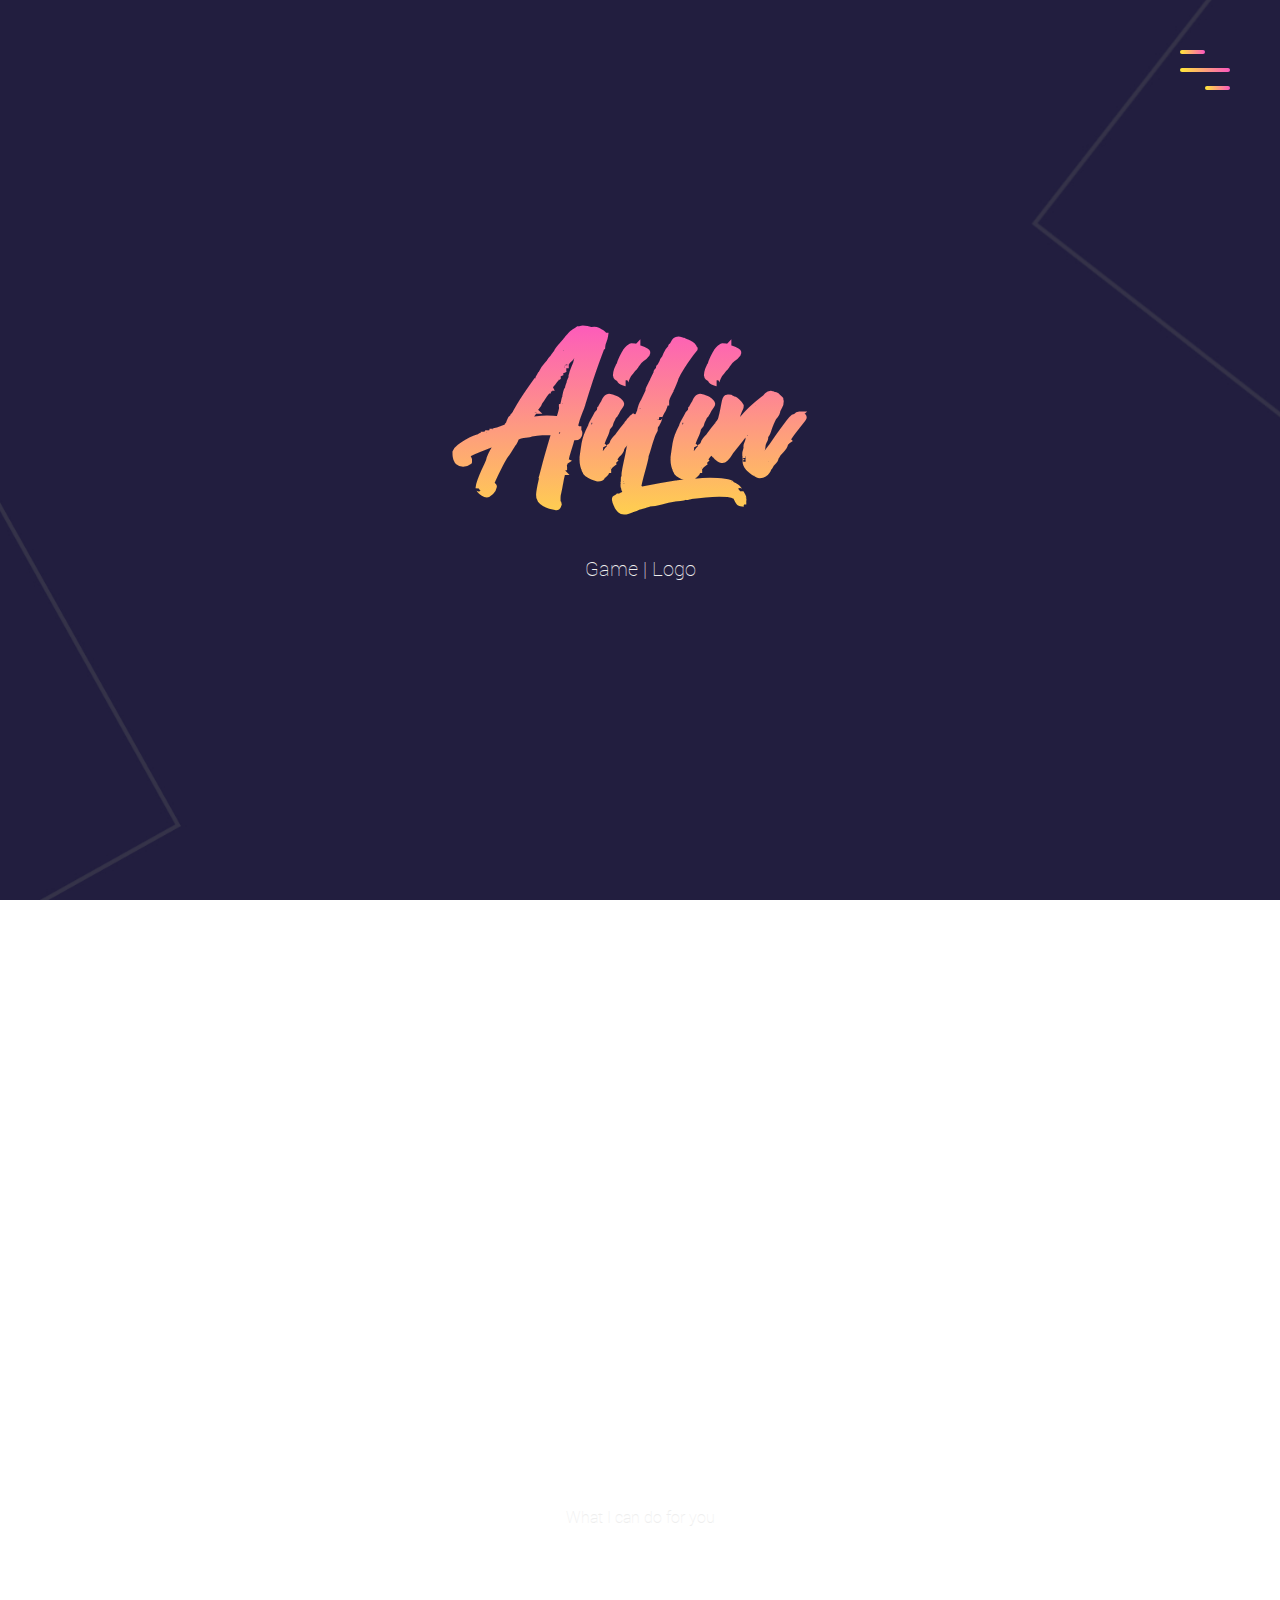
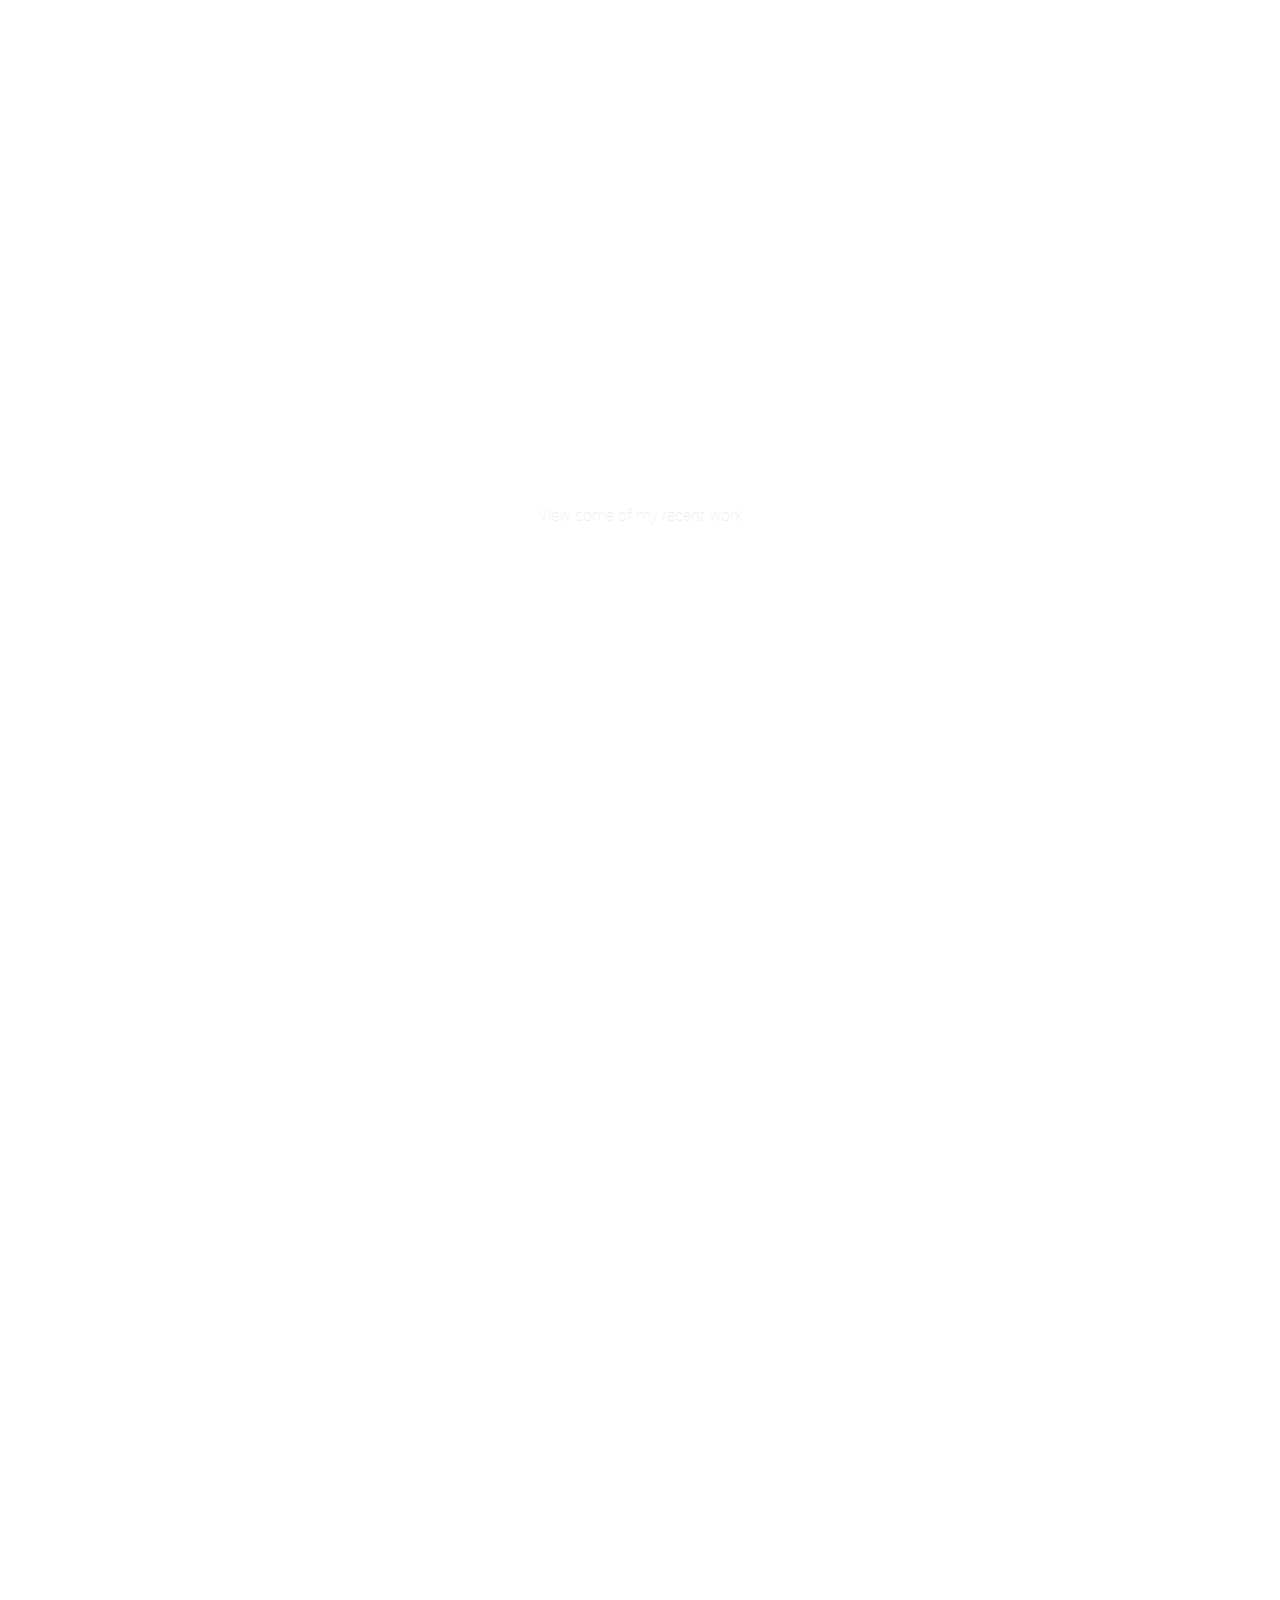
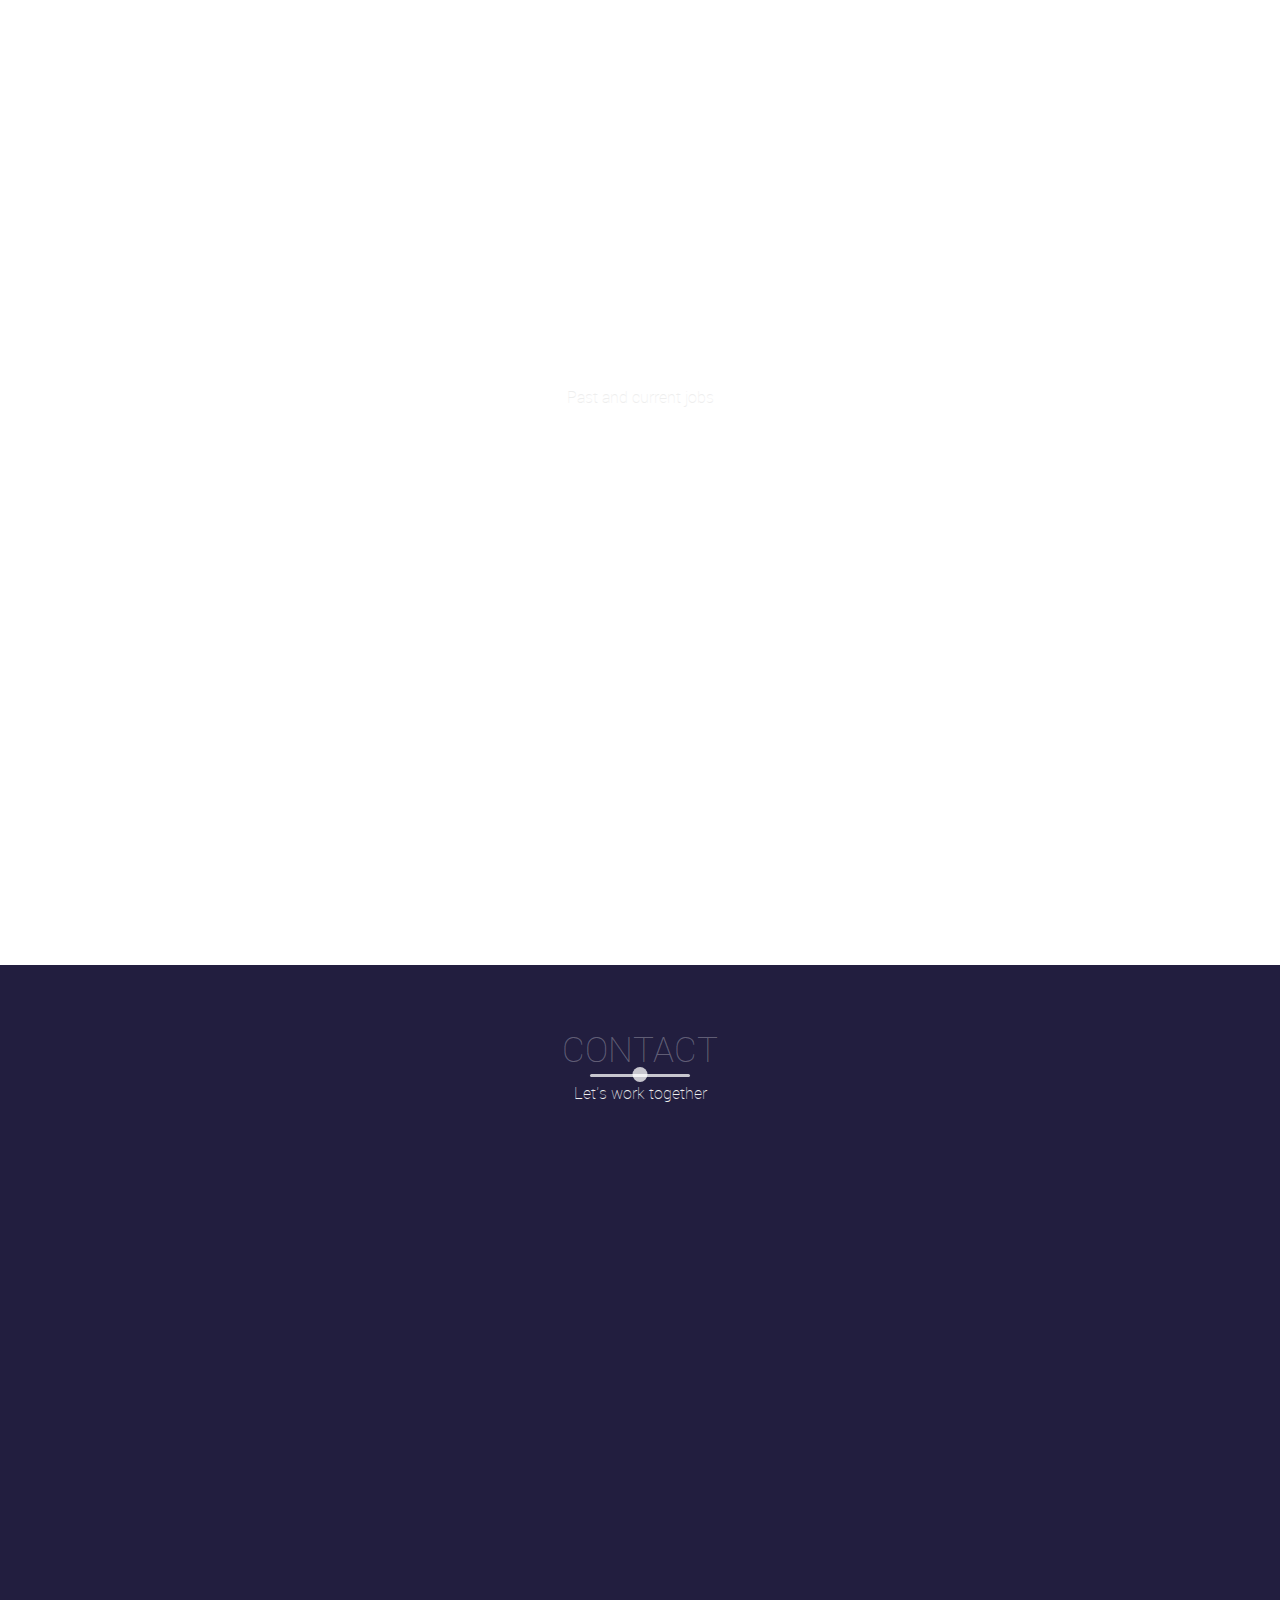
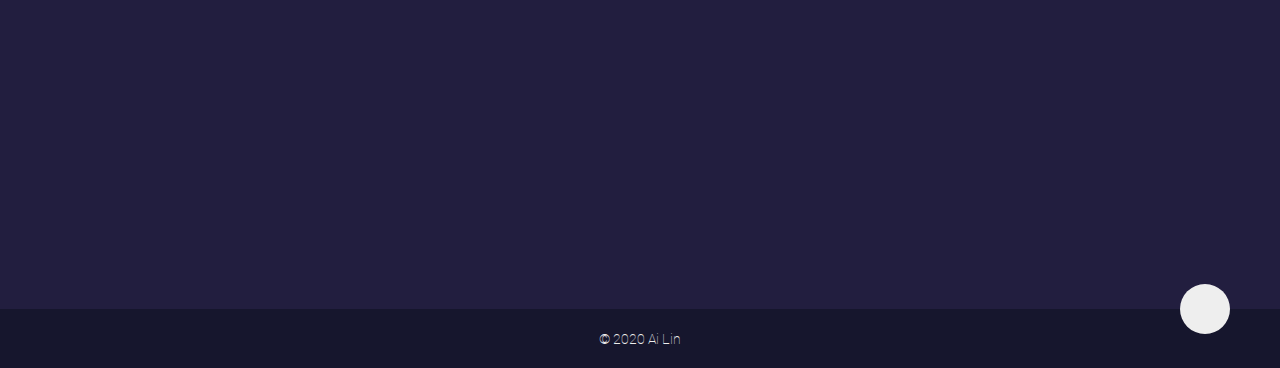
==== index.html @ 61d33e4a "架構" ====
<!DOCTYPE html>
<html lang="en">
<head>
    <meta charset="UTF-8">
    <meta name="viewport" content="width=device-width, initial-scale=1">
    <title>AiLin Portfolio</title>
    <link rel="icon" type="image/png" href="images/icon.png" />
    <link rel="stylesheet" href="https://unpkg.com/aos@next/dist/aos.css" />
    <link rel="stylesheet" href="https://use.fontawesome.com/releases/v5.7.2/css/all.css" integrity="sha384-fnmOCqbTlWIlj8LyTjo7mOUStjsKC4pOpQbqyi7RrhN7udi9RwhKkMHpvLbHG9Sr" crossorigin="anonymous">
    <link rel="stylesheet" href="main.css">
</head>
<body>
    <header>
        <div class="menu-toggler">
            <div class="bar half start"></div>
            <div class="bar"></div>
            <div class="bar half end"></div>
        </div>
        <nav class="top-nav">
            <ul class="nav-list">
                <li>
                    <a href="index.html" class="nav-link">Home</a>
                </li>
                <li>
                    <a href="#about" class="nav-link">About</a>
                </li>
                <li>
                    <a href="#services" class="nav-link">Services</a>
                </li>
                <li>
                    <a href="#portfolio" class="nav-link">Portfolio</a>
                </li>
                <li>
                    <a href="#experience" class="nav-link">Experience</a>
                </li>
                <li>
                    <a href="#contact" class="nav-link">Contact</a>
                </li>
            </ul>
        </nav>
        <div class="landing-text">
            <h1>AiLin</h1>
            <h6>Game | Logo</h6>
        </div>
    </header>
    
    <section class="about" id="about">
        <div class="container">
            <div class="profile-img" data-aos="fade-right" data-aos-delay="300">
                <img src="images/profile.jpeg" alt="">
            </div>
            <div class="about-details" data-aos="fade-left" data-aos-delay="600">
                <div class="about-heading">
                    <h1>About</h1>
                    <h6>Myself</h6>
                </div>
                <p>
                    Lorem ipsum dolor, sit amet consectetur adipisicing elit. 
                    Nisi molestiae ea possimus ducimus perspiciatis dicta at vero non et, 
                    totam molestias labore, beatae, excepturi sequi voluptates. 
                    Qui quaerat voluptates repellat.excepturi sequi voluptates. 
                </p>
                <div class="social-media">
                    <ul class="nav-list">
                        <li>
                            <a href="#" class="icon-link">
                                <i class="fab fa-facebook-square"></i>
                            </a>
                        </li>
                        <li>
                            <a href="#" class="icon-link">
                                <i class="fab fa-twitter-square"></i>
                            </a>
                        </li>
                        <li>
                            <a href="#" class="icon-link">
                                <i class="fab fa-dribbble-square"></i>
                            </a>
                        </li>
                    </ul>
                </div>
            </div>
        </div>
    </section>

    <section class="services" id="services">
        <div class="container">
            <div class="section-heading">
                <h1>Services</h1>
                <h6>What I can do for you</h6>
            </div>
            <div class="my-skills">
                <div class="skill" data-aos="fade-in" data-aos-delay="300">
                    <div class="icon-container">
                        <i class="fas fa-layer-group"></i>
                    </div>
                    <h1>Unity</h1>
                    <p>
                        Lorem ipsum dolor, sit amet consectetur adipisicing elit. 
                        Lorem ipsum dolor, sit amet consectetur adipisicing elit.
                    </p>
                </div>
                <div class="skill" data-aos="fade-in" data-aos-delay="600">
                    <div class="icon-container">
                        <i class="fas fa-code"></i>
                    </div>
                    <h1>Unity Development</h1>
                    <p>
                        Lorem ipsum dolor, sit amet consectetur adipisicing elit. 
                        Lorem ipsum dolor, sit amet consectetur adipisicing elit. 
                    </p>
                </div>
                <div class="skill" data-aos="fade-in" data-aos-delay="900">
                    <div class="icon-container">
                        <i class="fas fa-chart-bar"></i>
                    </div>
                    <h1>Product Strategy</h1>
                    <p>
                        Lorem ipsum dolor, sit amet consectetur adipisicing elit. 
                        Lorem ipsum dolor, sit amet consectetur adipisicing elit. 
                    </p>
                </div>
            </div>
        </div>
    </section>
    <section class="portfolio" id="portfolio">
        <div class="container">
            <div class="section-heading">
                <h1>Portfolio</h1>
                <h6>View some of my recent work</h6>
            </div>
            <div class="portfolio-item">
                <div class="portfolio-img has-margin-right" data-aos="fade-right" data-aos-delay="300">
                    <img src="images/portitem1.jpeg" alt="">
                </div>
                <div class="portfolio-description" data-aos="fade-left" data-aos-delay="600">
                    <h6>Web Development</h6>
                    <h1>Blog Website</h1>
                    <p>
                        Lorem ipsum dolor, sit amet consectetur adipisicing elit. 
                        Lorem ipsum dolor, sit amet consectetur adipisicing elit. 
                    </p>
                    <a href="#" class="cta">View Details</a>
                </div>
            </div>
            <div class="portfolio-item">
                <div class="portfolio-description has-margin-right" data-aos="fade-right" data-aos-delay="900">
                    <h6>Web Design</h6>
                    <h1>Product layout</h1>
                    <p>
                        Lorem ipsum dolor, sit amet consectetur adipisicing elit. 
                        Lorem ipsum dolor, sit amet consectetur adipisicing elit. 
                    </p>
                    <a href="#" class="cta">View Details</a>
                </div>
                <div class="portfolio-img" data-aos="fade-left" data-aos-delay="1200">
                    <img src="images/portitem2.jpeg" alt="">
                </div>
            </div>
            <div class="portfolio-item">
                <div class="portfolio-img has-margin-right" data-aos="fade-right" data-aos-delay="1500">
                    <img src="images/portitem3.jpeg" alt="">
                </div>
                <div class="portfolio-description" data-aos="fade-left" data-aos-delay="1800">
                    <h6>Web Design</h6>
                    <h1>Product Sketch</h1>
                    <p>
                        Lorem ipsum dolor, sit amet consectetur adipisicing elit. 
                        Lorem ipsum dolor, sit amet consectetur adipisicing elit. 
                    </p>
                    <a href="#" class="cta">View Details</a>
                </div>
            </div>
        </div>
    </section>
    <section class="experience" id="experience">
        <div class="container">
            <div class="section-heading">
                <h1>work Experience</h1>
                <h6>Past and current jobs</h6>
            </div>
            <div class="timeline" data-aos="fade-down" data-aos-delay="300">
                <ul>
                    <li class="date" data-date="2011 - Present">
                        <h1>Google</h1>
                        <p>
                            Lorem ipsum dolor, sit amet consectetur adipisicing elit. 
                            Lorem ipsum dolor, sit amet consectetur adipisicing elit. 
                        </p>
                    </li>
                    <li class="date" data-date="2008 - 2011">
                        <h1>Facebook</h1>
                        <p>
                            Lorem ipsum dolor, sit amet consectetur adipisicing elit. 
                            Lorem ipsum dolor, sit amet consectetur adipisicing elit. 
                        </p>
                    </li>
                    <li class="date" data-date="2002 - 2007">
                        <h1>Microsoft</h1>
                        <p>
                            Lorem ipsum dolor, sit amet consectetur adipisicing elit. 
                            Lorem ipsum dolor, sit amet consectetur adipisicing elit. 
                        </p>
                    </li>
                </ul>
            </div>
        </div>
    </section>

    <section class="contact" id="contact">
        <div class="container">
            <div class="section-heading">
                <h1>Contact</h1>
                <h6>Let's work together</h6>
            </div>
            <form action="" data-aos="fade-up" data-aos-delay="300">
                <label for="name">Name:</label>
                <input type="text" id="name" name="name" placeholder="Enter your name..." required>
                <label for="email">Email:</label>
                <input type="text" id="email" name="email" placeholder="Enter your email..." required>
                <label for="service">Services:</label>
                <select name="services" id="service">
                    <option value="">Web Design</option>
                    <option value="">Web Development</option>
                    <option value="">Web Design/Development</option>
                </select>
                <label for="subject">Subject:</label>
                <textarea name="subject" id="subject" cols="10" rows="10"></textarea>
                <input type="submit" value="Submit">
            </form>
        </div>
    </section>
    <footer class="copyright">
        <div class="up" id="up">
            <i class="fas fa-chevron-up"></i>
        </div>
        <p>&copy; 2020 Ai Lin</p>
    </footer>
    <script src="https://ajax.googleapis.com/ajax/libs/jquery/3.3.1/jquery.min.js"></script>
    <script src="https://unpkg.com/aos@next/dist/aos.js"></script>
    <script src="main.js"></script>
</body>
</html>
---- main.css ----
/* Start fonts */
@font-face {
    font-family: 'The Historia Demo';
    src: url('fonts/thehistoriademo-webfont.woff2') format('woff2'),
         url('fonts/thehistoriademo-webfont.woff') format('woff');
    font-weight: normal;
    font-style: normal;
}
@font-face {
    font-family: 'Roboto';
    src: url('fonts/roboto-thin-webfont.woff2') format('woff2'),
         url('fonts/roboto-thin-webfont.woff') format('woff');
    font-weight: normal;
    font-style: normal;
}
/* End fonts */

/*Start global*/
*{
    margin: 0;
    padding: 0;
    box-sizing: border-box;
}
html{
    font-size: 10px;
    font-family: 'Roboto', sans-serif;
    color: #eee;
}
body{
    width: 100%;
    height: 100%;
    background: url("images/sitebg.jpg") no-repeat center fixed;
    background-size: cover;
}
section{
    padding: 6rem 0;
}
a{
    text-decoration: none;
    color: #eee;
}
p{
    font-size: 1.8rem;
    font-weight: 300;
}
img{
    width: 100%;
}
/*End global*/

/*Start reusable*/
.container{
    width: 90%;
    max-width: 120rem;
    height: 100%;
    margin: 0 auto;
    position: relative;
}
.section-heading{
    text-align: center;
    margin-bottom: 10rem;
}
.section-heading h1{
    font-size: 3.5rem;
    color: rgba(255, 255, 255, .3);
    text-transform: uppercase;
    font-weight: 300;
    position: relative;
    margin-bottom: 1rem;
}
.section-heading h1::before,
.section-heading h1::after{
    content: '';
    position: absolute;
    bottom: -.5rem;
    left: 50%;
    transform: translateX(-50%);
    background-color: rgba(255, 255, 255, .75);
}
.section-heading h1::before{
    width: 10rem;
    height: 3px;
    border-radius: .8rem;
}
.section-heading h1::after{
    width: 1.5rem;
    height: 1.5rem;
    border-radius: 100%;
    bottom: -1rem;
}
.section-heading h6{
    font-size: 1.6rem;
    font-weight: 300;
}
.has-margin-right{
    margin-right: 5rem;
}
/*End reusable*/

/*Start header*/
header{
    width: 100%;
    height: 100vh;
}
.top-nav{
    width: 100%;
    height: 100vh;
    position: fixed;
    top: -100vh;
    z-index: 50;
    background-color: #16162d;
    border-bottom-right-radius: 100%;
    border-bottom-left-radius: 100%;
    transition: all 650ms cubic-bezier(1,0,0,1);
}
.nav-list{
    list-style: none;
    width: 100%;
    height: 100%;
    display: flex;
    justify-content: center;
    align-items: center;
}
li{
    margin: 0 2rem;
}
.nav-link{
    font-family: 'The Historia Demo',sans-serif;
    font-size: 5rem;
    padding: 1rem;
}
.nav-link:hover,
.nav-link:focus{
    background: linear-gradient(to top,#ffe838, #fd57bf);
    -webkit-background-clip: text;
    -webkit-text-fill-color: transparent;
}
.top-nav.open{
    top: 0;
    border-radius: initial;
}
.menu-toggler{
    position: absolute;
    top: 5rem;
    right: 5rem;
    width: 5rem;
    height: 4rem;
    display: flex;
    flex-direction: column;
    justify-content: space-between;
    cursor: pointer;
    z-index: 1500;
    transition: transform 650ms ease-out;
}
.menu-toggler.open{
    transform: rotate(-45deg);
    position: fixed;
}
.bar{
    background: linear-gradient(to right, #ffe838, #fd57bf);
    width: 100%;
    height: 4px;
    border-radius: .8rem;
}
.bar.half{
    width: 50%;
}
.bar.start{
    transform-origin: right;
    transition: transform 650ms cubic-bezier(0.54, -0.81, 0.57, 0.57);
}
.open .bar.start{
    transform: rotate(-450deg) translateX(.8rem);
}
.bar.end{
    align-self: flex-end;
    transform-origin: left;
    transition: transform 650ms cubic-bezier(0.54, -0.81, 0.57, 0.57);
}
.open .bar.end{
    transform: rotate(-450deg) translateX(-.8rem);
}
.landing-text{
    position: absolute;
    top: 50%;
    left: 50%;
    transform: translate(-50%,-50%);
    width: 100%;
    text-align: center;
    z-index: 1;
}
.landing-text h1{
    font-size: 20rem;
    font-family: 'The Historia Demo', sans-serif;
    background: linear-gradient(to top,#ffe838, #fd57bf);
    -webkit-background-clip: text;
    -webkit-text-fill-color: transparent;
    padding: 1rem;
    user-select: none;
}
.landing-text h6{
    font-size: 2rem;
    font-weight: 300;
}
/*End header*/

/*Start about*/
.about .container{
    display: flex;
    align-items: center;
    justify-content: center;
}
.about-heading{
    text-align: center;
    text-transform: uppercase;
    line-height: 0;
    margin-bottom: 6rem;
}
.about-heading h1{
    font-size: 10rem;
    opacity: .3;
}
.about-heading h6{
    font-size: 2rem;
    font-weight:  300;
}
.profile-img{
    flex: 1;
    margin-right: 5rem;
}
.about-details{
    flex: 1;
}
.social-media{
    margin-top: 5rem;
}
.social-media i{
    font-size: 5rem;
    transition: color 650ms;
}
.fa-facebook-square:hover{
    color: #4267b2;
}
.fa-twitter-square:hover{
    color: #38a1f3;
}
.fa-dribbble-square:hover{
    color: #ea4c89;
}
/*End about*/

/*Start services*/
.my-skills{
    margin-top: 10rem;
    display: grid;
    grid-template-columns: repeat(auto-fit,minmax(25rem,1fr));
    grid-gap: 2.5rem;
    text-align: center;
}
.skill{
    display: flex;
    flex-direction: column;
    justify-content: center;
    align-items: center;
    padding: 2rem;
}
.skill h1{
    text-transform: uppercase;
    letter-spacing: 2px;
    margin: 2rem -2px 2rem 0;
}
.icon-container{
    width:  10rem;
    height: 10rem;
    border: 3px solid #ffe838;
    background-color: #fd57bf;
    margin-bottom: 2rem;
    display: flex;
    transform: rotate(45deg);
}
.icon-container i{
    color: #ffe838;
    font-size: 5rem;
    margin: auto;
    transform: rotate(-45deg);
}
/*End services*/

/*Start portfolio*/
.portfolio-item{
    display: flex;
    align-items: center;
    justify-content: center;
    margin-bottom: 5rem;
}
.portfolio-item:last-child{
    margin-bottom: 0;
}
.profile-img{
    width: 50rem;
    flex: 1;
}
.portfolio-description{
}
.portfolio-description h1{
    font-size: 3rem;
    font-weight: 300;
    margin: 1rem 0;
}
.portfolio-description h6{
    font-size: 1.5rem;
    text-transform: uppercase;
    font-weight: 300;
    opacity: .3;
}
.portfolio-description .cta{
    display: inline-block;
    margin-top: 2.5rem;
    font-size: 1.5rem;
    text-transform: uppercase;
    color: #3883ff;
    transition: color 650ms;
}
.portfolio-description .cta:hover{
    color: #2f67cd;
}
/*End portfolio*/

/*Start timeline*/
.timeline ul{
    border-left: 4px solid #ffe838;
    border-radius: .8rem;
    background-color: rgba(0, 0, 0, 0.05);
    margin: 0 auto;
    position: relative;
    padding: 5rem;
    list-style: none;
    text-align: left;
    width: 70%;
}
.timeline h1{
    font-size: 2rem;
    text-transform: uppercase;
    font-weight: 300;
    margin-bottom: 1rem;
    opacity: .3;
}
.timeline .date{
    border-bottom: 1px solid rgba(255, 255, 255, .1);
    margin-bottom: 1rem;
    padding-bottom: 1rem;
    position: relative;
}
.timeline .date:last-of-type{
    padding-bottom: 0;
    margin-bottom: 0;
    border: none;
}
.timeline .date::before,
.timeline .date::after{
    position: absolute;
    display: block;
    top: 50%;
    transform: translateY(-50%);
}
.timeline .date::before{
    content: attr(data-date);
    left: -21rem;
    text-align: right;
    min-width: 12rem;
    font-size: 1.5rem;
}
.timeline .date::after{
    content: '';
    box-shadow: 0 0 0 4px #fd57bf;
    border-radius: 100%;
    left: -8rem;
    height: 1.5rem;
    width: 1.5rem;
    background-color: #313534;
}
/*End timeline*/

/*Start contact*/
.contact{
    background-color: #221e3f;
}
form{
    width: 70%;
    margin: 0 auto;
}
form label{
    font-size: 1.5rem;
}

input,
select,
textarea{
    width: 100%;
    padding: 1rem;
    margin-bottom: 5rem;
    border: none;
    outline-color: #fd57bf;
}

input[type="submit"]{
    width: initial;
    background-color: #fd57bf;
    color: #eee;
    padding: 1rem 2rem;
    border-radius: .8rem;
    cursor: pointer;
    transition: background-color 650ms;
}
input[type="submit"]:hover{
    color: #221e3f;
    background-color: #ffe838;
}
/*End contact*/

/*Start footer*/
.copyright{
    width: 100%;
    text-align: center;
    background-color: #16162d;
    padding: 2rem 0;
    position: relative;
}
.up{
    position: absolute;
    width: 5rem;
    height: 5rem;
    background-color: #eee;
    top: -2.5rem;
    right: 5rem;
    border-radius: 100%;
    display: flex;
    animation: pulse 2s infinite;
    cursor: pointer;
}
.up i{
    color: #16162d;
    font-size: 2rem;
    margin: auto;

}
.copyright p{
    font-size: 1.4rem;
}
/*End footer*/

/*Start animations*/
@keyframes pulse{
    0%{
        box-shadow: 0 0 0 0 rgba(253, 87, 191, 0.99);
    }
    70%{
        box-shadow: 0 0 0 2rem rgba(253, 87, 191, 0);
    }
    100%{
        box-shadow: 0 0 0 0 rgba(253, 87, 191, 0);
    }
}
/*End animations*/

/*Start media queries*/
@media screen and (max-width: 768px){
    body{
        background: url("images/sitebg2.jpg") no-repeat center fixed;
        background-size: cover;
    }
    .landing-text h1{
        font-size: 15rem;
    }
    .landing-text h6{
        font-size: 1.7rem;
    }
    .nav-list{
        flex-direction: column;
    }
    li{
        margin: 2rem 0;
    }
    .nav-link{
        font-size: 4.5rem;
    }
    .about-heading h1{
        font-size: 8rem;
    }
    .section-heading h1{
        font-size: 3rem;
    }
    .about-details .nav-list{
        flex-direction: initial;
    }
    .about-details li{
        margin: 0 2rem;
    }
    .icon-container{
        width: 7rem;
        height: 7rem;
    }
    .icon-container i{
        font-size: 4rem;
    }
    .timeline ul{
        margin: 0 0 0 auto;
    }
    .timeline .date::before{
        left: -20rem;
    }
    .timeline .date::after{
        left: -5.9rem;
    }
}
@media screen and (max-width: 600px){
    .menu-toggler{
        top: 2rem;
        right: 2rem;
    }
    .landing-text h1{
        font-size: 8rem;
    }
    .landing-text h6{
        font-size: 1.4rem;
    }
    .nav-link{
        font-size: 3.5rem;
    }
    .about .container{
        flex-direction: column;
    }
    .profile-img{
        margin: 0 0 7rem 0;
    }
    .portfolio-item{
        flex-direction: column;
    }
    .portfolio-img{
        margin: 0 0 2rem 0;
        order: 1;
    }
    .portfolio-description{
        margin: 0;
        order: 2;
    }
    .timeline p{
        font-size: 1.6rem;
    }
    .timeline .date::before{
        font-size: 1.4rem;
    }
    form{
        width: 100%;
    }
    .up{
        right: 2rem;
    }
}
@media screen and (max-width: 1000px){
    .nav-list{
        flex-direction: column;
    }
    li{
        margin: 2rem 0;
    }
    .about-details .nav-list{
        flex-direction: initial;
    }
    .about-details li{
        margin: 0 2rem;
    }
}
/*End media queries*/
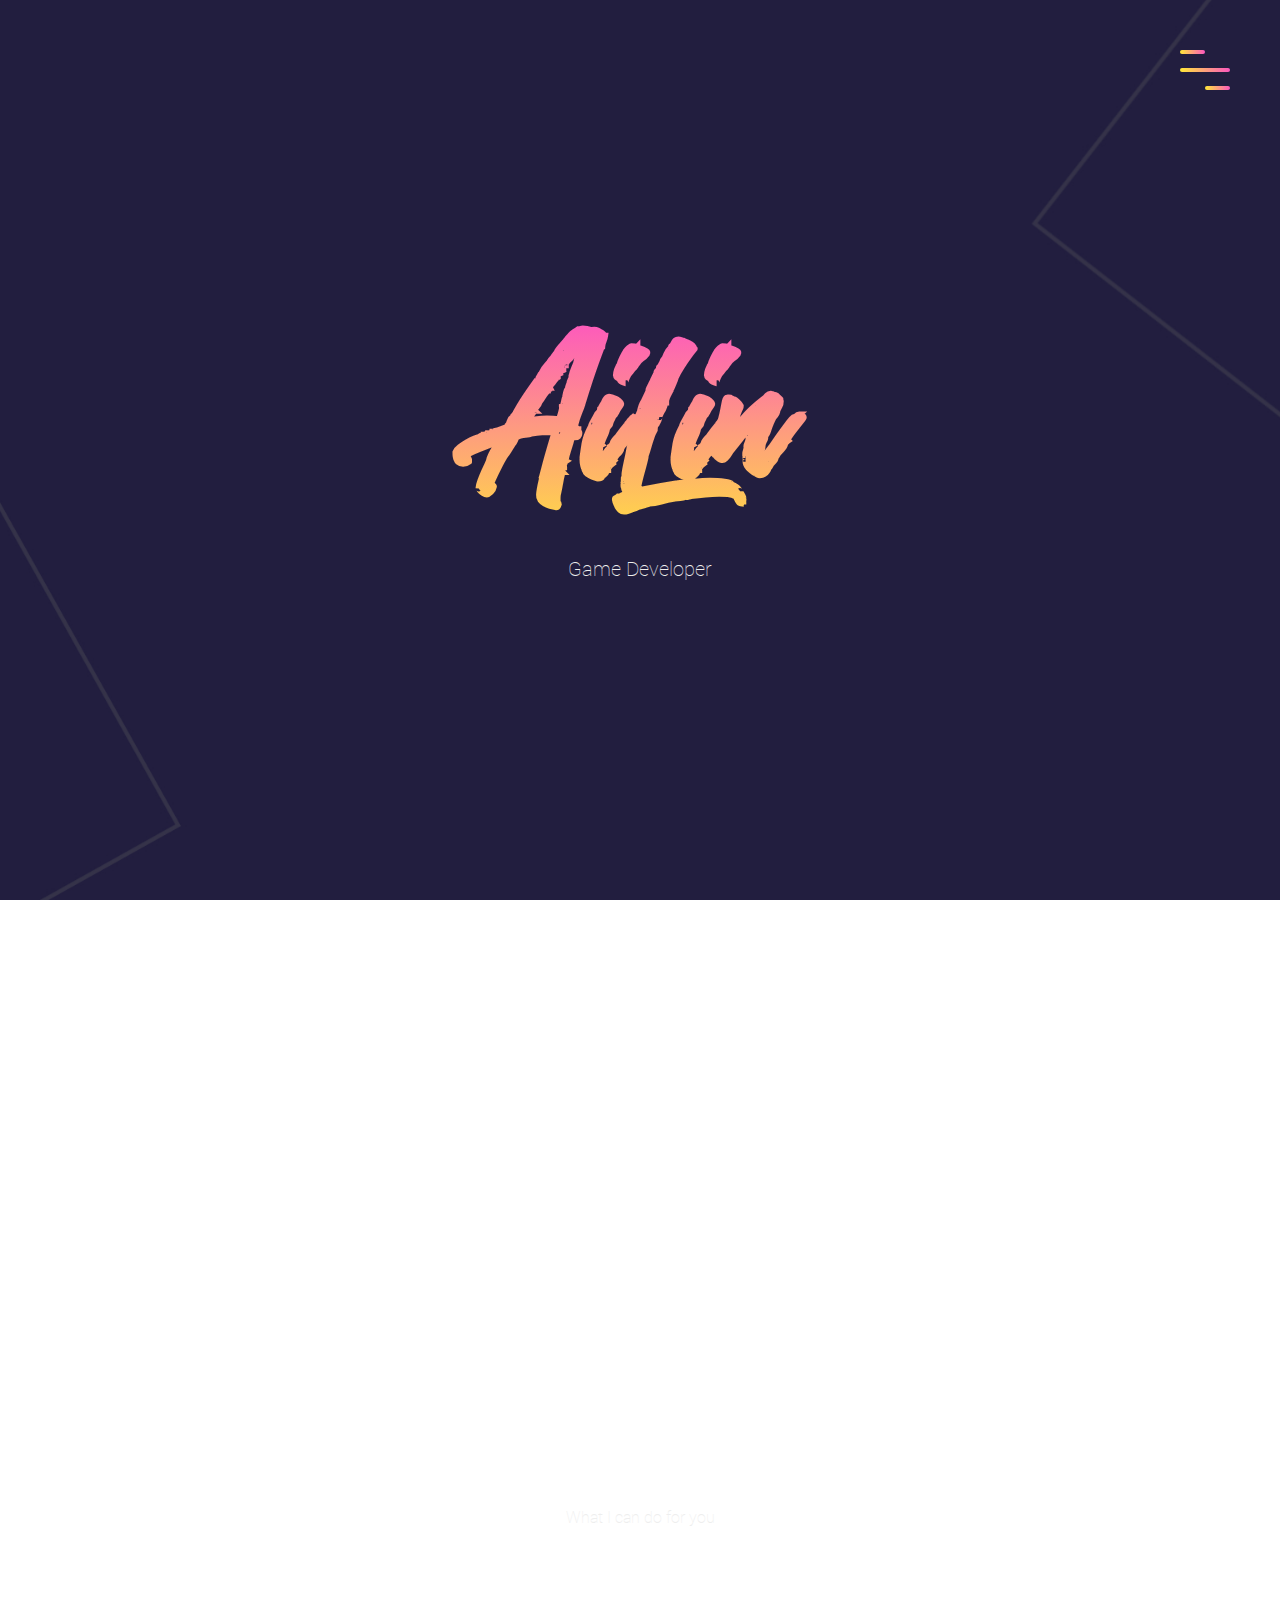
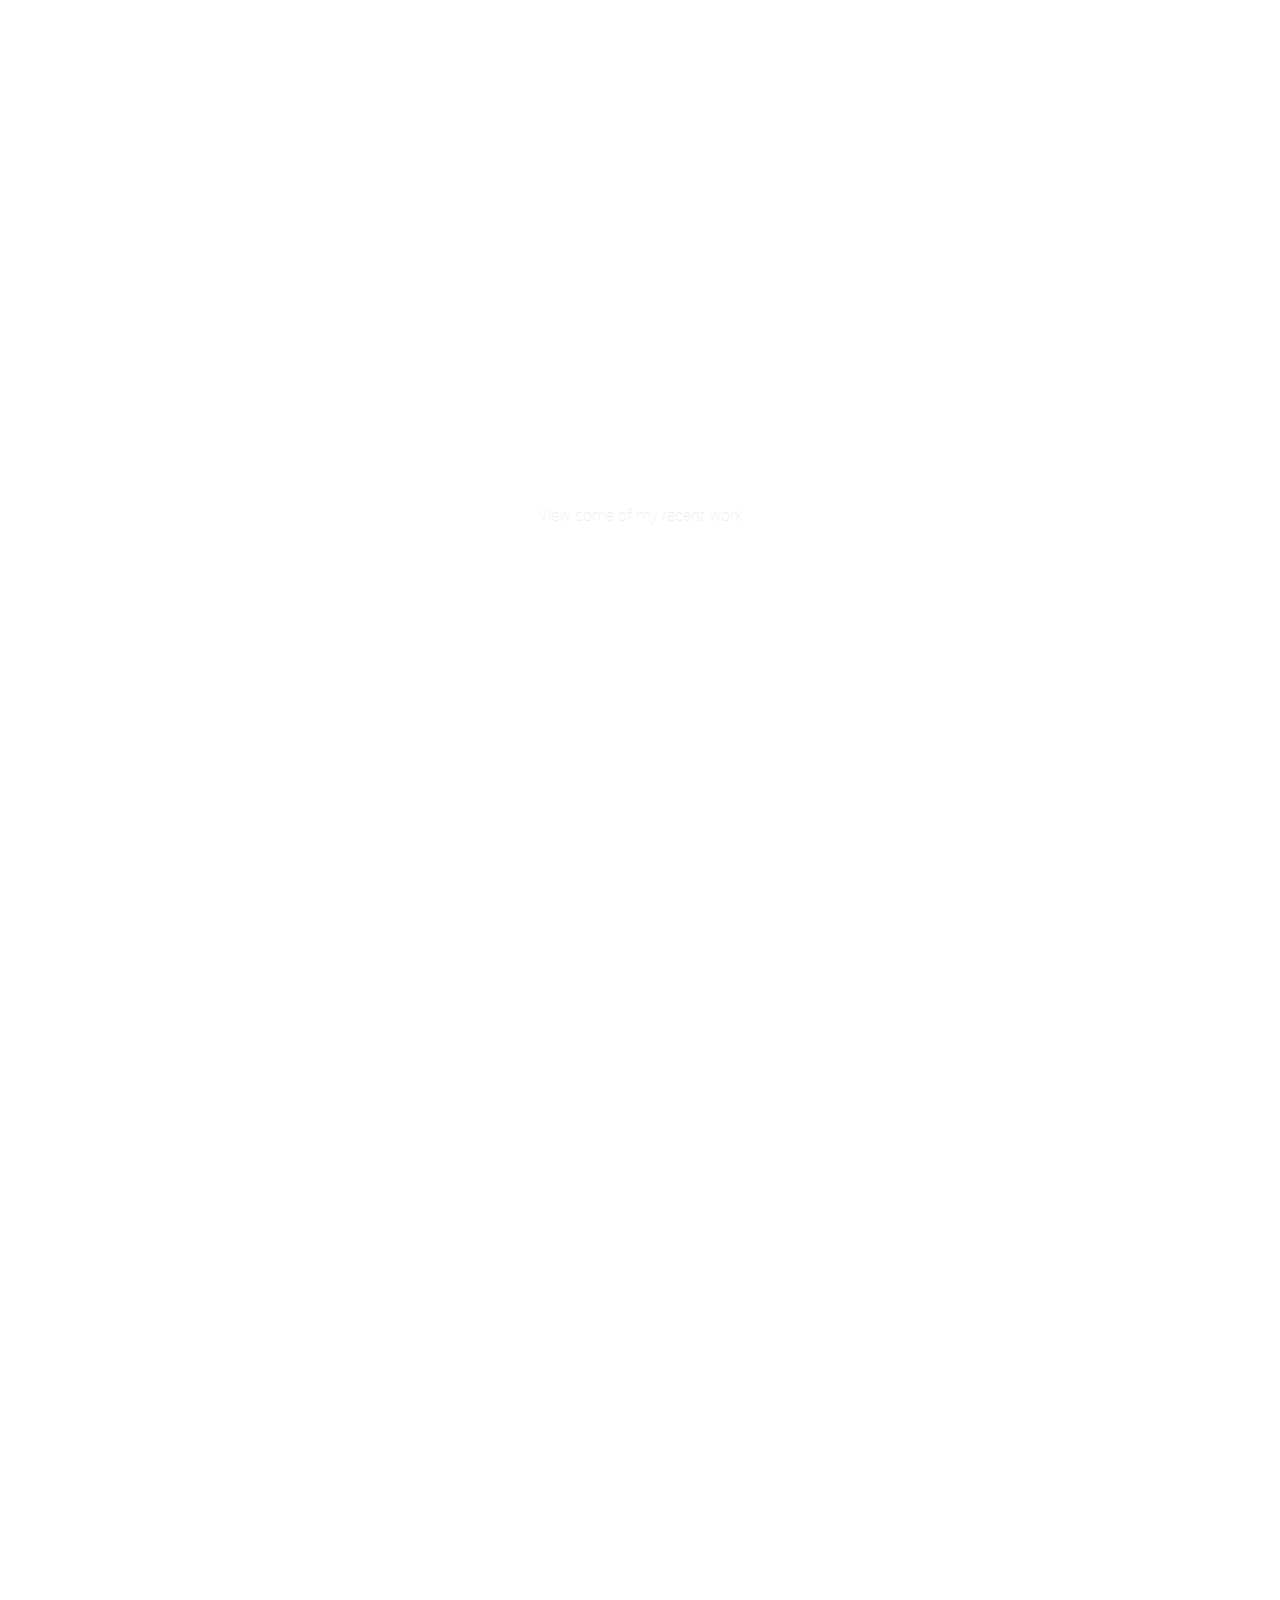
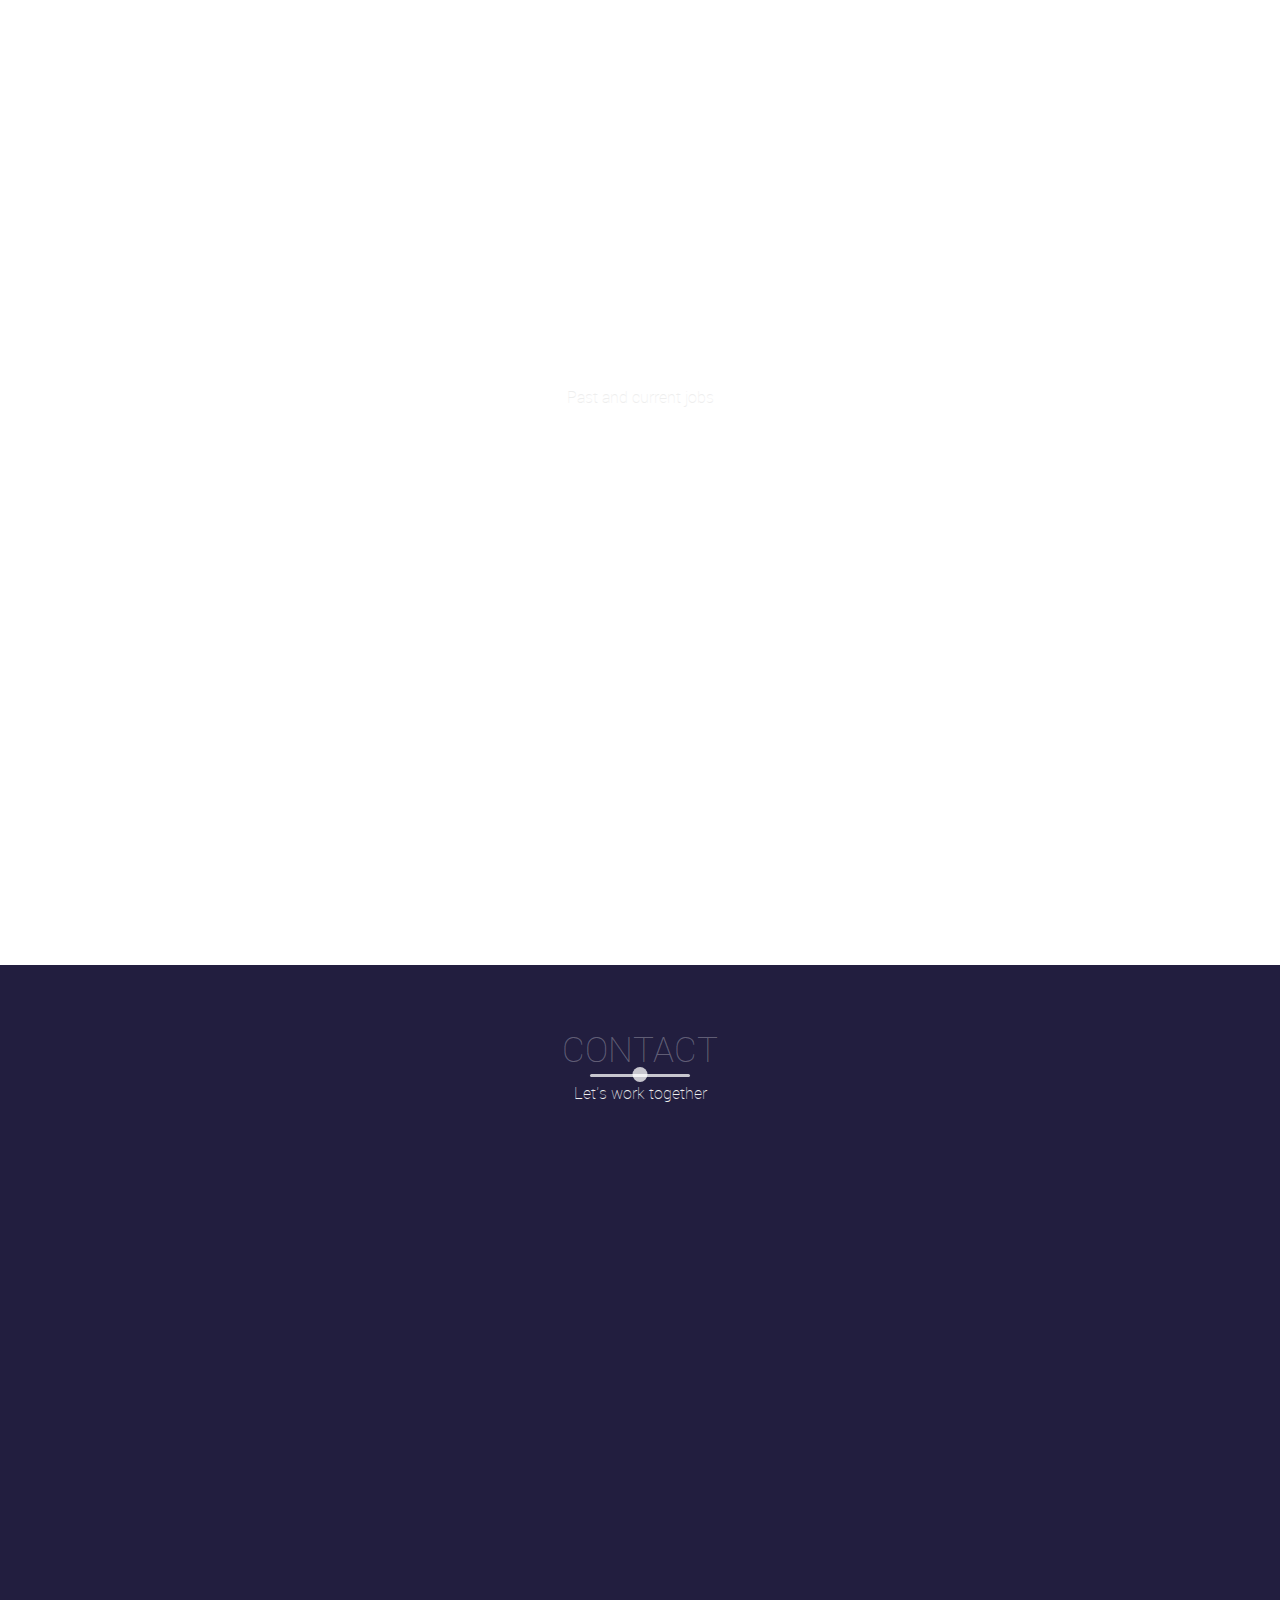
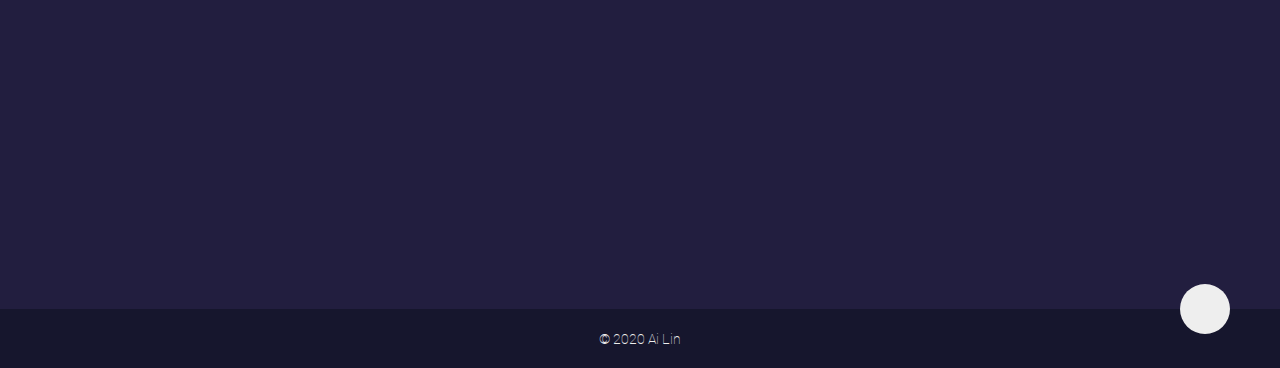
==== commit 9a107345: "縮圖test3" ====
--- a/index.html
+++ b/index.html
@@ -3,6 +3,9 @@
 <head>
     <meta charset="UTF-8">
     <meta name="viewport" content="width=device-width, initial-scale=1">
+    <meta property="og:image:width" content="1200">
+    <meta property="og:image:height" content="630">
+    <meta property="og:image" content="https://raw.githubusercontent.com/ams90102/MyPortfolio/master/images/icon.png">
     <title>AiLin Portfolio</title>
     <link rel="icon" type="image/png" href="images/icon.png" />
     <link rel="stylesheet" href="https://unpkg.com/aos@next/dist/aos.css" />
@@ -40,7 +43,7 @@
         </nav>
         <div class="landing-text">
             <h1>AiLin</h1>
-            <h6>Game | Logo</h6>
+            <h6>Game Developer</h6>
         </div>
     </header>
     
@@ -63,7 +66,7 @@
                 <div class="social-media">
                     <ul class="nav-list">
                         <li>
-                            <a href="#" class="icon-link">
+                            <a href="https://www.facebook.com/profile.php?id=100000164154565" class="icon-link">
                                 <i class="fab fa-facebook-square"></i>
                             </a>
                         </li>
@@ -73,8 +76,8 @@
                             </a>
                         </li>
                         <li>
-                            <a href="#" class="icon-link">
-                                <i class="fab fa-dribbble-square"></i>
+                            <a href="https://www.behance.net/linai1" class="icon-link">
+                                <i class="fab fa-behance-square"></i>
                             </a>
                         </li>
                     </ul>
@@ -140,7 +143,7 @@
                         Lorem ipsum dolor, sit amet consectetur adipisicing elit. 
                         Lorem ipsum dolor, sit amet consectetur adipisicing elit. 
                     </p>
-                    <a href="#" class="cta">View Details</a>
+                    <a href="lux.html" class="cta">View Details</a>
                 </div>
             </div>
             <div class="portfolio-item">
--- a/main.css
+++ b/main.css
@@ -296,10 +296,10 @@
 .portfolio-item:last-child{
     margin-bottom: 0;
 }
-.profile-img{
+/* .profile-img{
     width: 50rem;
     flex: 1;
-}
+} */
 .portfolio-description{
 }
 .portfolio-description h1{
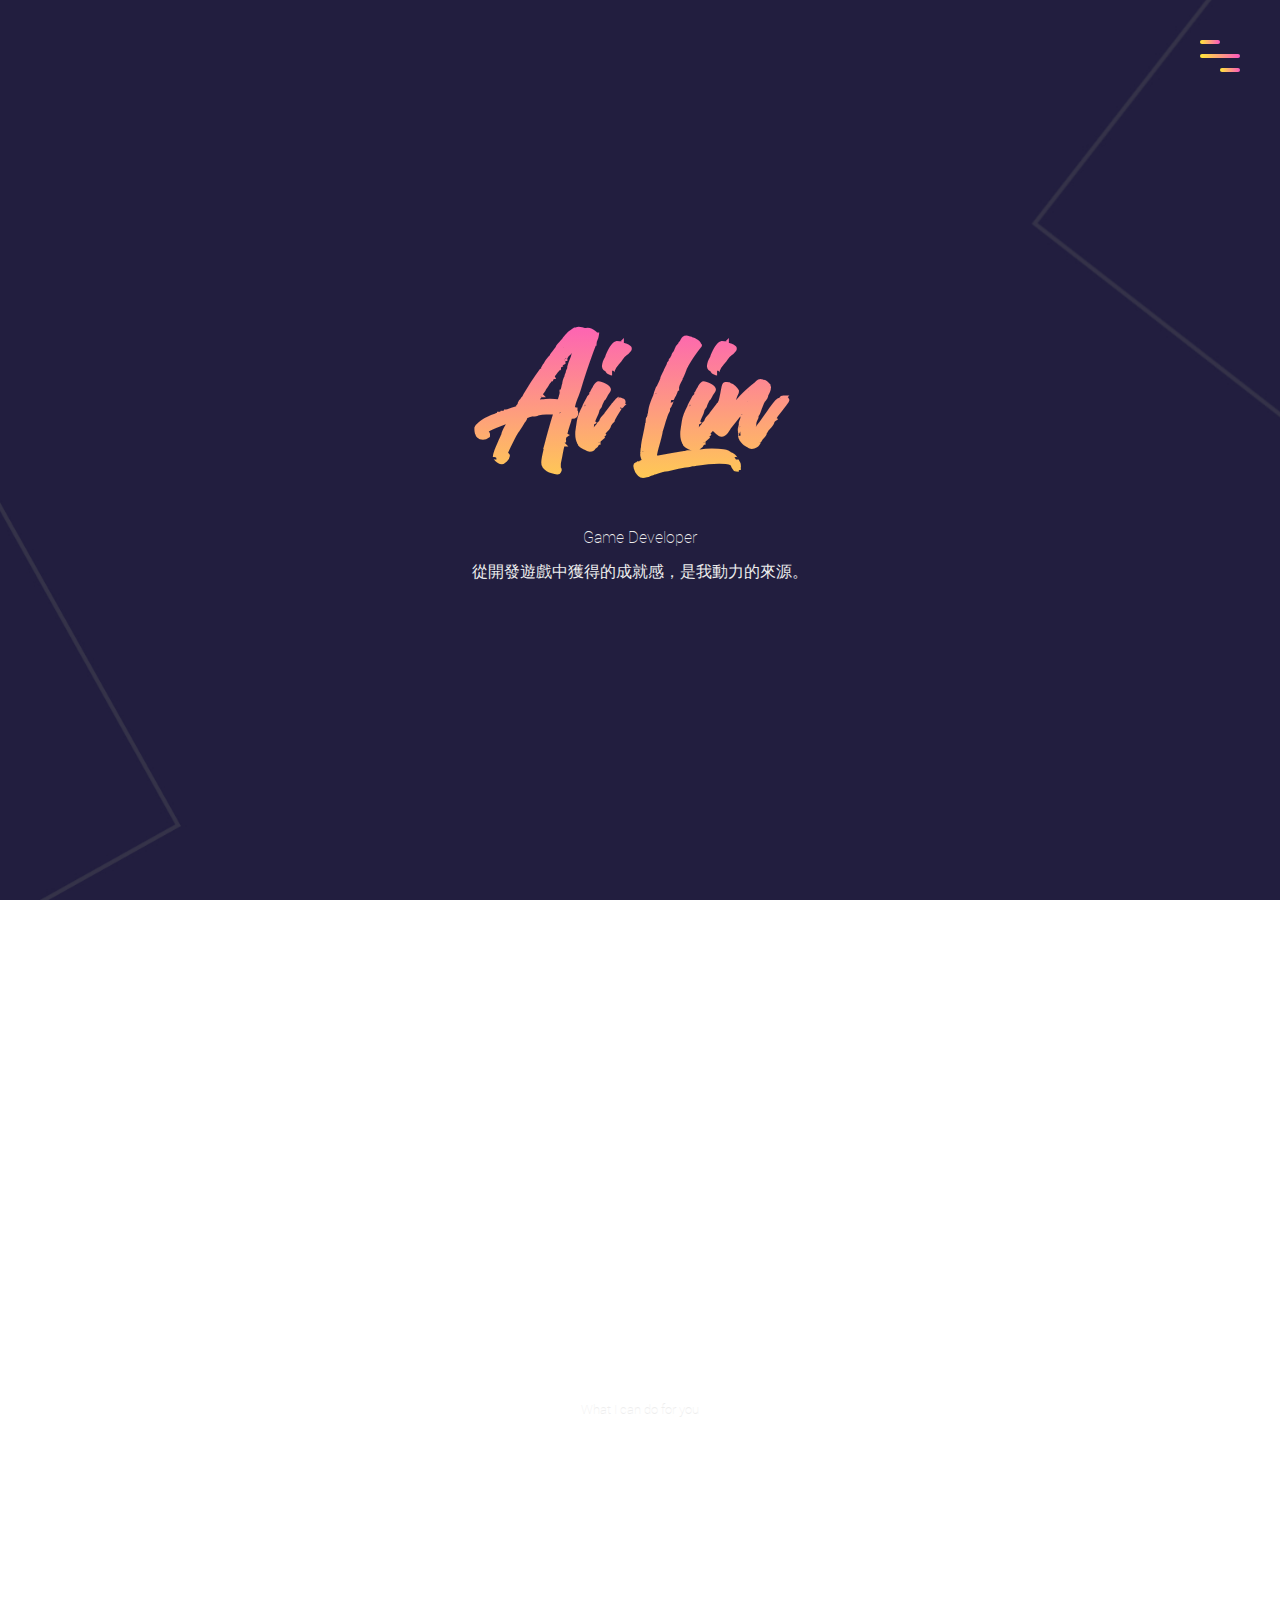
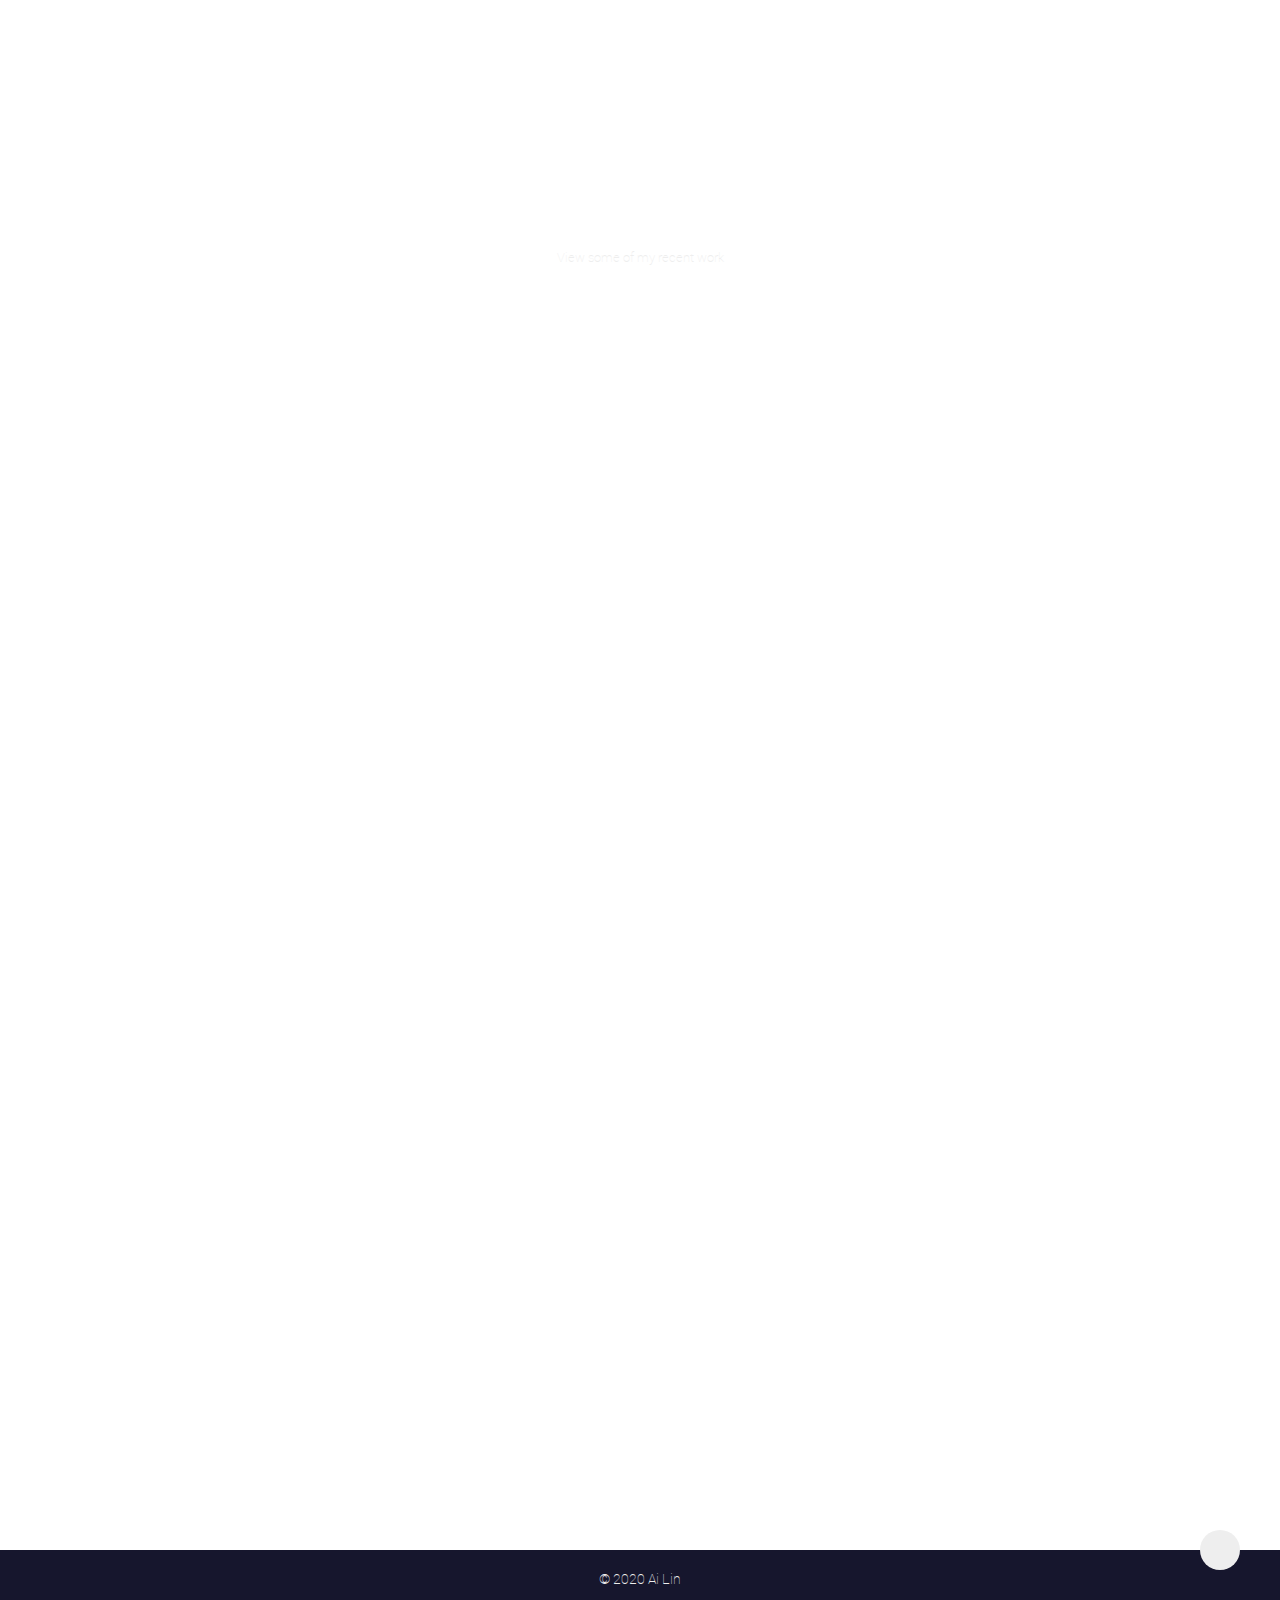
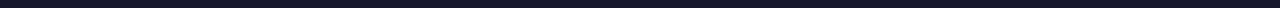
==== commit 0a886074: "調整字、圖、icon縮小與行距大, 新增bar動態(提示), 滑動到段落速度加快, 遊戲操作說明手機平板置中" ====
--- a/index.html
+++ b/index.html
@@ -1,5 +1,5 @@
 <!DOCTYPE html>
-<html lang="en">
+<html lang="tw">
 <head>
     <meta charset="UTF-8">
     <meta name="viewport" content="width=device-width, initial-scale=1">
@@ -11,8 +11,12 @@
     <link rel="stylesheet" href="https://unpkg.com/aos@next/dist/aos.css" />
     <link rel="stylesheet" href="https://use.fontawesome.com/releases/v5.7.2/css/all.css" integrity="sha384-fnmOCqbTlWIlj8LyTjo7mOUStjsKC4pOpQbqyi7RrhN7udi9RwhKkMHpvLbHG9Sr" crossorigin="anonymous">
     <link rel="stylesheet" href="main.css">
+    <link href="fontawesome/css/all.css" rel="stylesheet"> <!--load all styles -->
 </head>
 <body>
+    <script src="https://ajax.googleapis.com/ajax/libs/jquery/3.3.1/jquery.min.js"></script>
+    <script src="https://unpkg.com/aos@next/dist/aos.js"></script>
+    <script src="main.js"></script>
     <header>
         <div class="menu-toggler">
             <div class="bar half start"></div>
@@ -33,35 +37,37 @@
                 <li>
                     <a href="#portfolio" class="nav-link">Portfolio</a>
                 </li>
-                <li>
+                <!-- <li>
                     <a href="#experience" class="nav-link">Experience</a>
                 </li>
                 <li>
                     <a href="#contact" class="nav-link">Contact</a>
-                </li>
+                </li> -->
             </ul>
         </nav>
         <div class="landing-text">
-            <h1>AiLin</h1>
+            <h1>Ai Lin</h1>
             <h6>Game Developer</h6>
+            <h6>
+                從開發遊戲中獲得的成就感，是我動力的來源。
+            </h6>
         </div>
     </header>
     
     <section class="about" id="about">
         <div class="container">
-            <div class="profile-img" data-aos="fade-right" data-aos-delay="300">
-                <img src="images/profile.jpeg" alt="">
-            </div>
-            <div class="about-details" data-aos="fade-left" data-aos-delay="600">
+            <div class="profile-img" data-aos="fade-right" data-aos-delay="150">
+                <img src="images/about.jpg" alt="">
+            </div>
+            <div class="about-details" data-aos="fade-left" data-aos-delay="300">
                 <div class="about-heading">
                     <h1>About</h1>
                     <h6>Myself</h6>
                 </div>
                 <p>
-                    Lorem ipsum dolor, sit amet consectetur adipisicing elit. 
-                    Nisi molestiae ea possimus ducimus perspiciatis dicta at vero non et, 
-                    totam molestias labore, beatae, excepturi sequi voluptates. 
-                    Qui quaerat voluptates repellat.excepturi sequi voluptates. 
+                    　　我是林愛，就讀世新大學數位多媒體學系遊戲組。在開發遊戲過程中，除了研讀程式C#以及Unity外，
+                    我還修過有關企劃、美術、特效、手遊製作、桌遊製作等課程。其中大部分的課堂作業，都是以團隊為主，
+                    對於溝通與協調方面能力的培養有著許多的助益，也使我學習到管控時間的能力，和提高效率與專注力，讓我更有責任心。
                 </p>
                 <div class="social-media">
                     <ul class="nav-list">
@@ -71,8 +77,8 @@
                             </a>
                         </li>
                         <li>
-                            <a href="#" class="icon-link">
-                                <i class="fab fa-twitter-square"></i>
+                            <a href="https://github.com/ams90102" class="icon-link">
+                                <i class="fab fa-github-square"></i>
                             </a>
                         </li>
                         <li>
@@ -89,38 +95,35 @@
     <section class="services" id="services">
         <div class="container">
             <div class="section-heading">
-                <h1>Services</h1>
+                <h1>Skills</h1>
                 <h6>What I can do for you</h6>
             </div>
             <div class="my-skills">
-                <div class="skill" data-aos="fade-in" data-aos-delay="300">
+                <div class="skill" data-aos="fade-in" data-aos-delay="150">
                     <div class="icon-container">
-                        <i class="fas fa-layer-group"></i>
+                        <i class="fab fa-unity"></i>
                     </div>
                     <h1>Unity</h1>
                     <p>
-                        Lorem ipsum dolor, sit amet consectetur adipisicing elit. 
-                        Lorem ipsum dolor, sit amet consectetur adipisicing elit.
-                    </p>
-                </div>
-                <div class="skill" data-aos="fade-in" data-aos-delay="600">
+                        大學四年學習實作經驗
+                    </p>
+                </div>
+                <div class="skill" data-aos="fade-in" data-aos-delay="300">
                     <div class="icon-container">
                         <i class="fas fa-code"></i>
                     </div>
-                    <h1>Unity Development</h1>
-                    <p>
-                        Lorem ipsum dolor, sit amet consectetur adipisicing elit. 
-                        Lorem ipsum dolor, sit amet consectetur adipisicing elit. 
-                    </p>
-                </div>
-                <div class="skill" data-aos="fade-in" data-aos-delay="900">
+                    <h1>C#</h1>
+                    <p>
+                        物件導向程式設計
+                    </p>
+                </div>
+                <div class="skill" data-aos="fade-in" data-aos-delay="450">
                     <div class="icon-container">
-                        <i class="fas fa-chart-bar"></i>
+                        <i class="fab fa-sourcetree"></i>
                     </div>
-                    <h1>Product Strategy</h1>
-                    <p>
-                        Lorem ipsum dolor, sit amet consectetur adipisicing elit. 
-                        Lorem ipsum dolor, sit amet consectetur adipisicing elit. 
+                    <h1>Sourcetree</h1>
+                    <p>
+                        結合github與gitlab版本控管應用
                     </p>
                 </div>
             </div>
@@ -133,50 +136,80 @@
                 <h6>View some of my recent work</h6>
             </div>
             <div class="portfolio-item">
-                <div class="portfolio-img has-margin-right" data-aos="fade-right" data-aos-delay="300">
-                    <img src="images/portitem1.jpeg" alt="">
-                </div>
-                <div class="portfolio-description" data-aos="fade-left" data-aos-delay="600">
-                    <h6>Web Development</h6>
-                    <h1>Blog Website</h1>
-                    <p>
-                        Lorem ipsum dolor, sit amet consectetur adipisicing elit. 
-                        Lorem ipsum dolor, sit amet consectetur adipisicing elit. 
+                <div class="portfolio-img has-margin-right" data-aos="fade-right" data-aos-delay="150">
+                    <img src="images/Lux/Lux.jpg" alt="">
+                </div>
+                <div class="portfolio-description" data-aos="fade-left" data-aos-delay="300">
+                    <h6>PC遊戲</h6>
+                    <h1>
+                        Lux
+                        <a href="https://drive.google.com/file/d/1e3o_rc9guPK08su2Hn80B2yZtk2X9fMY/view?usp=sharing">
+                            <button class="btn download">Download</button>
+                        </a>
+                    </h1>
+                    <p>
+                        　　我擔任主程式，負責工作：腳本架構、連線同步、大廳與選角、角色與技能、佔領系統、潛光系統、專案整合。
                     </p>
                     <a href="lux.html" class="cta">View Details</a>
                 </div>
             </div>
             <div class="portfolio-item">
-                <div class="portfolio-description has-margin-right" data-aos="fade-right" data-aos-delay="900">
-                    <h6>Web Design</h6>
-                    <h1>Product layout</h1>
-                    <p>
-                        Lorem ipsum dolor, sit amet consectetur adipisicing elit. 
-                        Lorem ipsum dolor, sit amet consectetur adipisicing elit. 
+                <div class="portfolio-description has-margin-right" data-aos="fade-right" data-aos-delay="150">
+                    <h6>PC遊戲</h6>
+                    <h1>
+                        Molly
+                        <a href="https://drive.google.com/file/d/1ro8UqydaE0Dnlb-E2VEUSxSRkfo8EpjN/view?usp=sharing">
+                            <button class="btn download">Download</button>
+                        </a>
+                    </h1>
+                    <p>
+                        　　我擔任主程式，負責工作：角色基本操作、攻擊模式、小怪與Boss AI、角色與技能、補品系統、UI動態、對話提示、播放劇情動畫、專案整合。
+                    </p>
+                    <a href="molly.html" class="cta">View Details</a>
+                </div>
+                <div class="portfolio-img" data-aos="fade-left" data-aos-delay="300">
+                    <img src="images/Molly/StartAll.png" alt="">
+                </div>
+            </div>
+            <div class="portfolio-item">
+                <div class="portfolio-img has-margin-right" data-aos="fade-right" data-aos-delay="150">
+                    <img src="images/StayHome/title.png" alt="">
+                </div>
+                <div class="portfolio-description" data-aos="fade-left" data-aos-delay="300">
+                    <h6>PC遊戲</h6>
+                    <h1>
+                        宅!Stay Home
+                        <a href="https://drive.google.com/file/d/1r8mch4hDcIYj50Gwsm2jo9CfkV-txSuZ/view?usp=sharing">
+                            <button class="btn download">Download</button>
+                        </a>
+                    </h1>
+                    <p>
+                        　　我擔任主程式，負責工作：點擊物件互動、背包道具系統、結局分支與回顧、主畫面Logo設計、介面設計、專案整合。
+                    </p>
+                    <a href="stayhome.html" class="cta">View Details</a>
+                </div>
+            </div>
+            <div class="portfolio-item">
+                <div class="portfolio-description has-margin-right" data-aos="fade-right" data-aos-delay="150">
+                    <h6>手機遊戲</h6>
+                    <h1>
+                        你逆
+                        <a href="https://play.google.com/store/apps/details?id=com.Company.Sword">
+                            <button class="btn download">Download</button>
+                        </a>
+                    </h1>
+                    <p>
+                        　　我擔任主程式，負責工作：基本操作(動畫狀態機)、攝影機、生命值與死亡、連擊與分數並記錄最佳值、結算、上架Google app。
                     </p>
                     <a href="#" class="cta">View Details</a>
                 </div>
-                <div class="portfolio-img" data-aos="fade-left" data-aos-delay="1200">
-                    <img src="images/portitem2.jpeg" alt="">
-                </div>
-            </div>
-            <div class="portfolio-item">
-                <div class="portfolio-img has-margin-right" data-aos="fade-right" data-aos-delay="1500">
-                    <img src="images/portitem3.jpeg" alt="">
-                </div>
-                <div class="portfolio-description" data-aos="fade-left" data-aos-delay="1800">
-                    <h6>Web Design</h6>
-                    <h1>Product Sketch</h1>
-                    <p>
-                        Lorem ipsum dolor, sit amet consectetur adipisicing elit. 
-                        Lorem ipsum dolor, sit amet consectetur adipisicing elit. 
-                    </p>
-                    <a href="#" class="cta">View Details</a>
-                </div>
-            </div>
-        </div>
-    </section>
-    <section class="experience" id="experience">
+                <div class="portfolio-img" data-aos="fade-left" data-aos-delay="300">
+                    <img src="images/Nini/nini.png" alt="">
+                </div>
+            </div>
+        </div>
+    </section>
+    <!-- <section class="experience" id="experience">
         <div class="container">
             <div class="section-heading">
                 <h1>work Experience</h1>
@@ -232,15 +265,12 @@
                 <input type="submit" value="Submit">
             </form>
         </div>
-    </section>
+    </section> -->
     <footer class="copyright">
         <div class="up" id="up">
             <i class="fas fa-chevron-up"></i>
         </div>
         <p>&copy; 2020 Ai Lin</p>
     </footer>
-    <script src="https://ajax.googleapis.com/ajax/libs/jquery/3.3.1/jquery.min.js"></script>
-    <script src="https://unpkg.com/aos@next/dist/aos.js"></script>
-    <script src="main.js"></script>
 </body>
 </html>--- a/main.css
+++ b/main.css
@@ -22,15 +22,19 @@
     box-sizing: border-box;
 }
 html{
-    font-size: 10px;
-    font-family: 'Roboto', sans-serif;
+    font-size: 8px;
+    font-family: '微軟正黑體','Roboto', sans-serif;
     color: #eee;
+    line-height: 26px;
 }
 body{
     width: 100%;
     height: 100%;
     background: url("images/sitebg.jpg") no-repeat center fixed;
     background-size: cover;
+    overflow-y: scroll;
+    overflow-x: hidden;
+    
 }
 section{
     padding: 6rem 0;
@@ -46,6 +50,7 @@
 img{
     width: 100%;
 }
+
 /*End global*/
 
 /*Start reusable*/
@@ -56,6 +61,9 @@
     margin: 0 auto;
     position: relative;
 }
+section {
+    padding: auto 20px;
+}
 .section-heading{
     text-align: center;
     margin-bottom: 10rem;
@@ -72,7 +80,7 @@
 .section-heading h1::after{
     content: '';
     position: absolute;
-    bottom: -.5rem;
+    bottom: -1.1rem;
     left: 50%;
     transform: translateX(-50%);
     background-color: rgba(255, 255, 255, .75);
@@ -86,14 +94,14 @@
     width: 1.5rem;
     height: 1.5rem;
     border-radius: 100%;
-    bottom: -1rem;
+    bottom: -1.6rem;
 }
 .section-heading h6{
     font-size: 1.6rem;
     font-weight: 300;
 }
 .has-margin-right{
-    margin-right: 5rem;
+    margin-right: 4rem;
 }
 /*End reusable*/
 
@@ -168,17 +176,55 @@
 .bar.start{
     transform-origin: right;
     transition: transform 650ms cubic-bezier(0.54, -0.81, 0.57, 0.57);
+    position:relative;
+    animation:BarStartMove 1.5s infinite alternate; /*IE*/
+    -moz-animation:BarStartMove 1.5s infinite alternate; /*FireFox*/
+    -webkit-animation:BarStartMove 1.5s infinite alternate; /*Chrome, Safari*/
 }
 .open .bar.start{
     transform: rotate(-450deg) translateX(.8rem);
+    animation:none;
+    -moz-animation:none;
+    -webkit-animation:none;
+}
+@keyframes BarStartMove{
+    from {left:0%;}
+    to {left:50%;}
+}
+@-moz-keyframes BarStartMove{
+    from {left:0%;}
+    to {left:50%;}
+}
+@-webkit-keyframes BarStartMove{
+    from {left:0%;}
+    to {left:50%;}
 }
 .bar.end{
     align-self: flex-end;
     transform-origin: left;
     transition: transform 650ms cubic-bezier(0.54, -0.81, 0.57, 0.57);
+    position:relative;
+    animation:BarEndMove 1.5s infinite alternate; /*IE*/
+    -moz-animation:BarEndMove 1.5s infinite alternate; /*FireFox*/
+    -webkit-animation:BarEndMove 1.5s infinite alternate; /*Chrome, Safari*/
 }
 .open .bar.end{
     transform: rotate(-450deg) translateX(-.8rem);
+    animation:none;
+    -moz-animation:none;
+    -webkit-animation:none;
+}
+@keyframes BarEndMove{
+    from {right:0%;}
+    to {right:50%;}
+}
+@-moz-keyframes BarEndMove{
+    from {right:0%;}
+    to {right:50%;}
+}
+@-webkit-keyframes BarEndMove{
+    from {right:0%;}
+    to {right:50%;}
 }
 .landing-text{
     position: absolute;
@@ -197,10 +243,12 @@
     -webkit-text-fill-color: transparent;
     padding: 1rem;
     user-select: none;
+    line-height: 200px;
 }
 .landing-text h6{
     font-size: 2rem;
     font-weight: 300;
+    margin-bottom: 1rem;
 }
 /*End header*/
 
@@ -217,7 +265,7 @@
     margin-bottom: 6rem;
 }
 .about-heading h1{
-    font-size: 10rem;
+    font-size: 6rem;
     opacity: .3;
 }
 .about-heading h6{
@@ -226,7 +274,7 @@
 }
 .profile-img{
     flex: 1;
-    margin-right: 5rem;
+    margin-right: 4rem;
 }
 .about-details{
     flex: 1;
@@ -235,17 +283,17 @@
     margin-top: 5rem;
 }
 .social-media i{
-    font-size: 5rem;
+    font-size: 4rem;
     transition: color 650ms;
 }
 .fa-facebook-square:hover{
     color: #4267b2;
 }
-.fa-twitter-square:hover{
+.fa-github-square:hover{
+    color: #4852b9;
+}
+.fa-behance-square:hover{
     color: #38a1f3;
-}
-.fa-dribbble-square:hover{
-    color: #ea4c89;
 }
 /*End about*/
 
@@ -280,7 +328,7 @@
 }
 .icon-container i{
     color: #ffe838;
-    font-size: 5rem;
+    font-size: 4rem;
     margin: auto;
     transform: rotate(-45deg);
 }
@@ -291,7 +339,7 @@
     display: flex;
     align-items: center;
     justify-content: center;
-    margin-bottom: 5rem;
+    margin-bottom: 10rem;
 }
 .portfolio-item:last-child{
     margin-bottom: 0;
@@ -300,6 +348,9 @@
     width: 50rem;
     flex: 1;
 } */
+.portfolio-img{
+    width: 90%;
+}
 .portfolio-description{
 }
 .portfolio-description h1{
@@ -308,7 +359,7 @@
     margin: 1rem 0;
 }
 .portfolio-description h6{
-    font-size: 1.5rem;
+    font-size: 1.8rem;
     text-transform: uppercase;
     font-weight: 300;
     opacity: .3;
@@ -327,7 +378,7 @@
 /*End portfolio*/
 
 /*Start timeline*/
-.timeline ul{
+/* .timeline ul{
     border-left: 4px solid #ffe838;
     border-radius: .8rem;
     background-color: rgba(0, 0, 0, 0.05);
@@ -378,11 +429,11 @@
     height: 1.5rem;
     width: 1.5rem;
     background-color: #313534;
-}
+} */
 /*End timeline*/
 
 /*Start contact*/
-.contact{
+/* .contact{
     background-color: #221e3f;
 }
 form{
@@ -415,7 +466,7 @@
 input[type="submit"]:hover{
     color: #221e3f;
     background-color: #ffe838;
-}
+} */
 /*End contact*/
 
 /*Start footer*/
@@ -445,7 +496,7 @@
 
 }
 .copyright p{
-    font-size: 1.4rem;
+    font-size: 1.7rem;
 }
 /*End footer*/
 
@@ -471,6 +522,7 @@
     }
     .landing-text h1{
         font-size: 15rem;
+        line-height: 100px;
     }
     .landing-text h6{
         font-size: 1.7rem;
@@ -501,9 +553,12 @@
         height: 7rem;
     }
     .icon-container i{
-        font-size: 4rem;
-    }
-    .timeline ul{
+        font-size: 3rem;
+    }
+    .portfolio-img{
+        width: 100%;
+    }
+    /* .timeline ul{
         margin: 0 0 0 auto;
     }
     .timeline .date::before{
@@ -511,7 +566,7 @@
     }
     .timeline .date::after{
         left: -5.9rem;
-    }
+    } */
 }
 @media screen and (max-width: 600px){
     .menu-toggler{
@@ -544,12 +599,12 @@
         margin: 0;
         order: 2;
     }
-    .timeline p{
+    /* .timeline p{
         font-size: 1.6rem;
     }
     .timeline .date::before{
         font-size: 1.4rem;
-    }
+    } */
     form{
         width: 100%;
     }
@@ -571,4 +626,40 @@
         margin: 0 2rem;
     }
 }
-/*End media queries*/+/*End media queries*/
+
+.btn{
+    border: 1px solid #3498db;
+    background: none;
+    padding: 10px 20px;
+    font-size: 2rem;
+    font-family: "montserrat";
+    cursor: pointer;
+    margin:10px;
+    transition: 0.8s;
+    position: relative;
+    overflow: hidden;
+}
+.download{
+    color: #3498db;
+}
+.download:hover{
+    color: #fff;
+}
+.btn::before{
+    content: "";
+    position: absolute;
+    left: 0;
+    width: 100%;
+    height: 0%;
+    background: #3498db;
+    z-index: -1;
+    transition: 0.8s;
+}
+.download::before{
+    top: 0;
+    border-radius: 0 0 50% 50%;
+}
+.download:hover::before{
+    height: 180%;
+}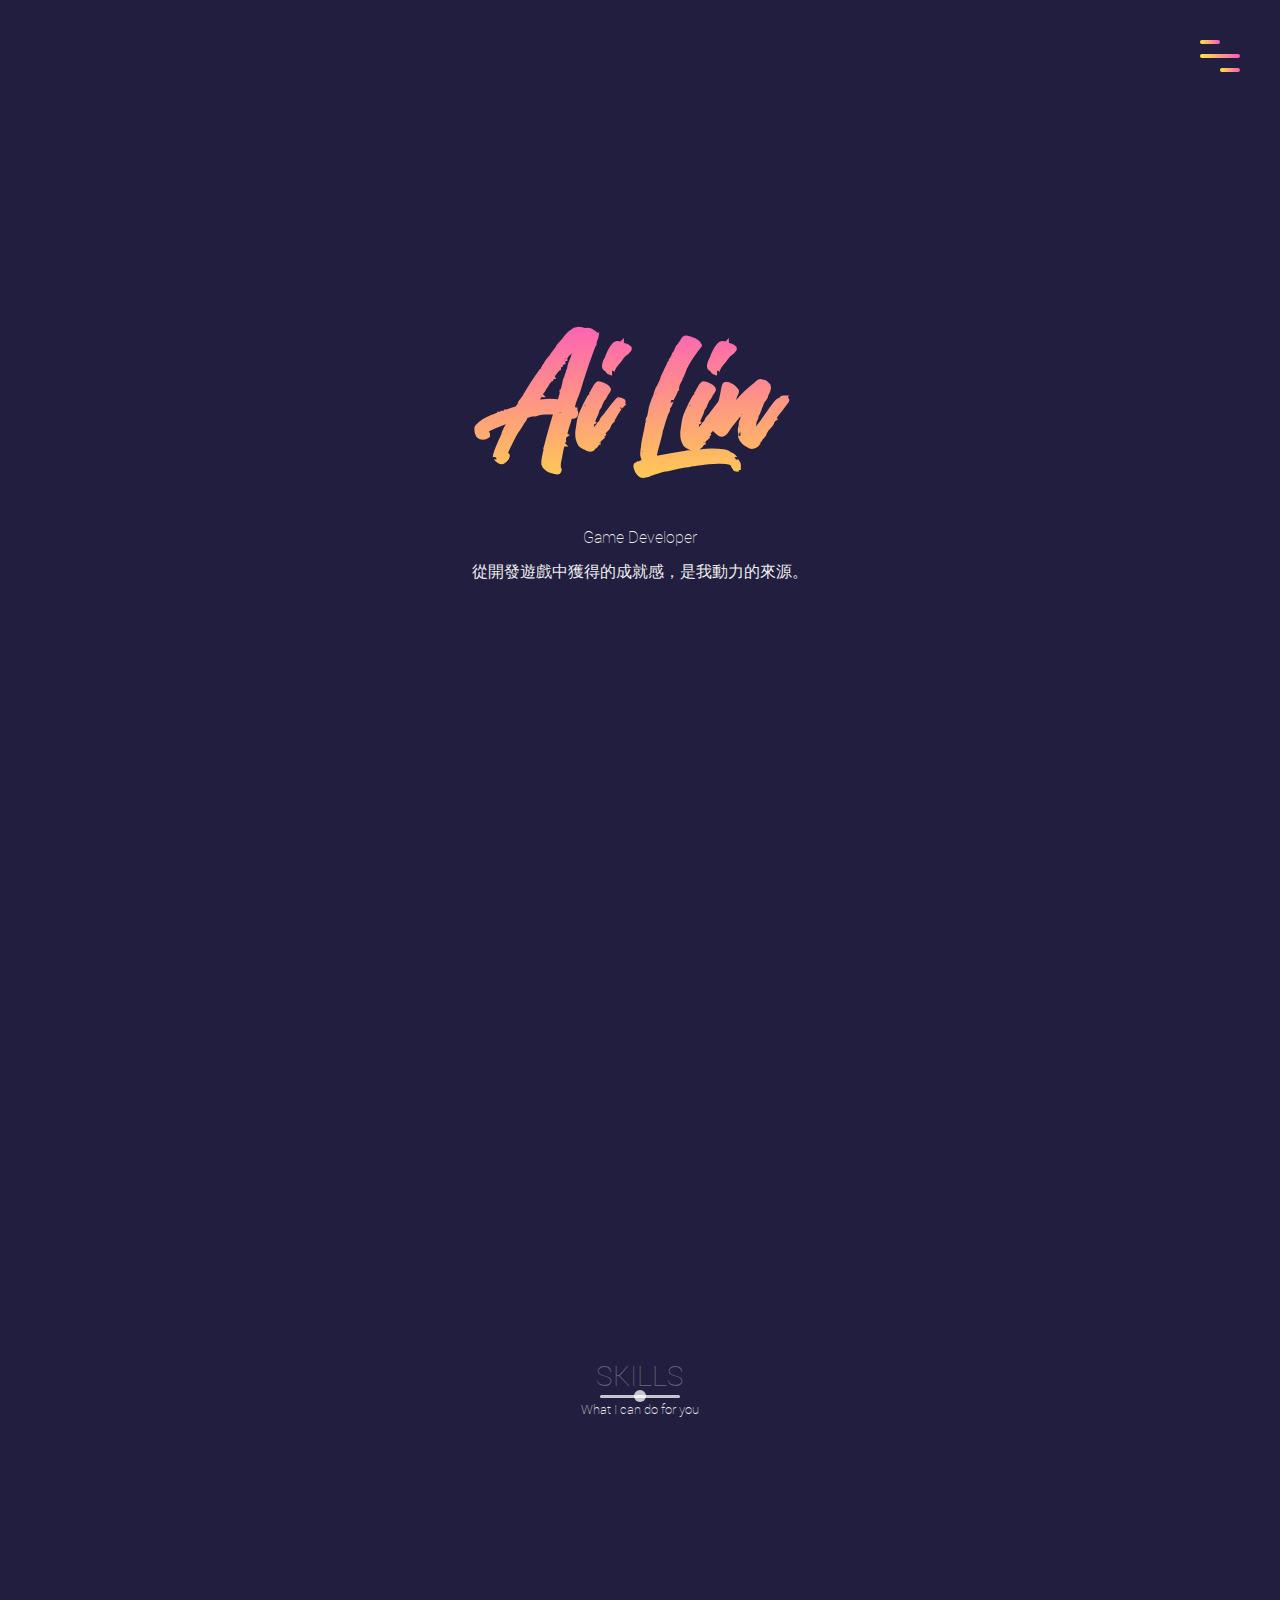
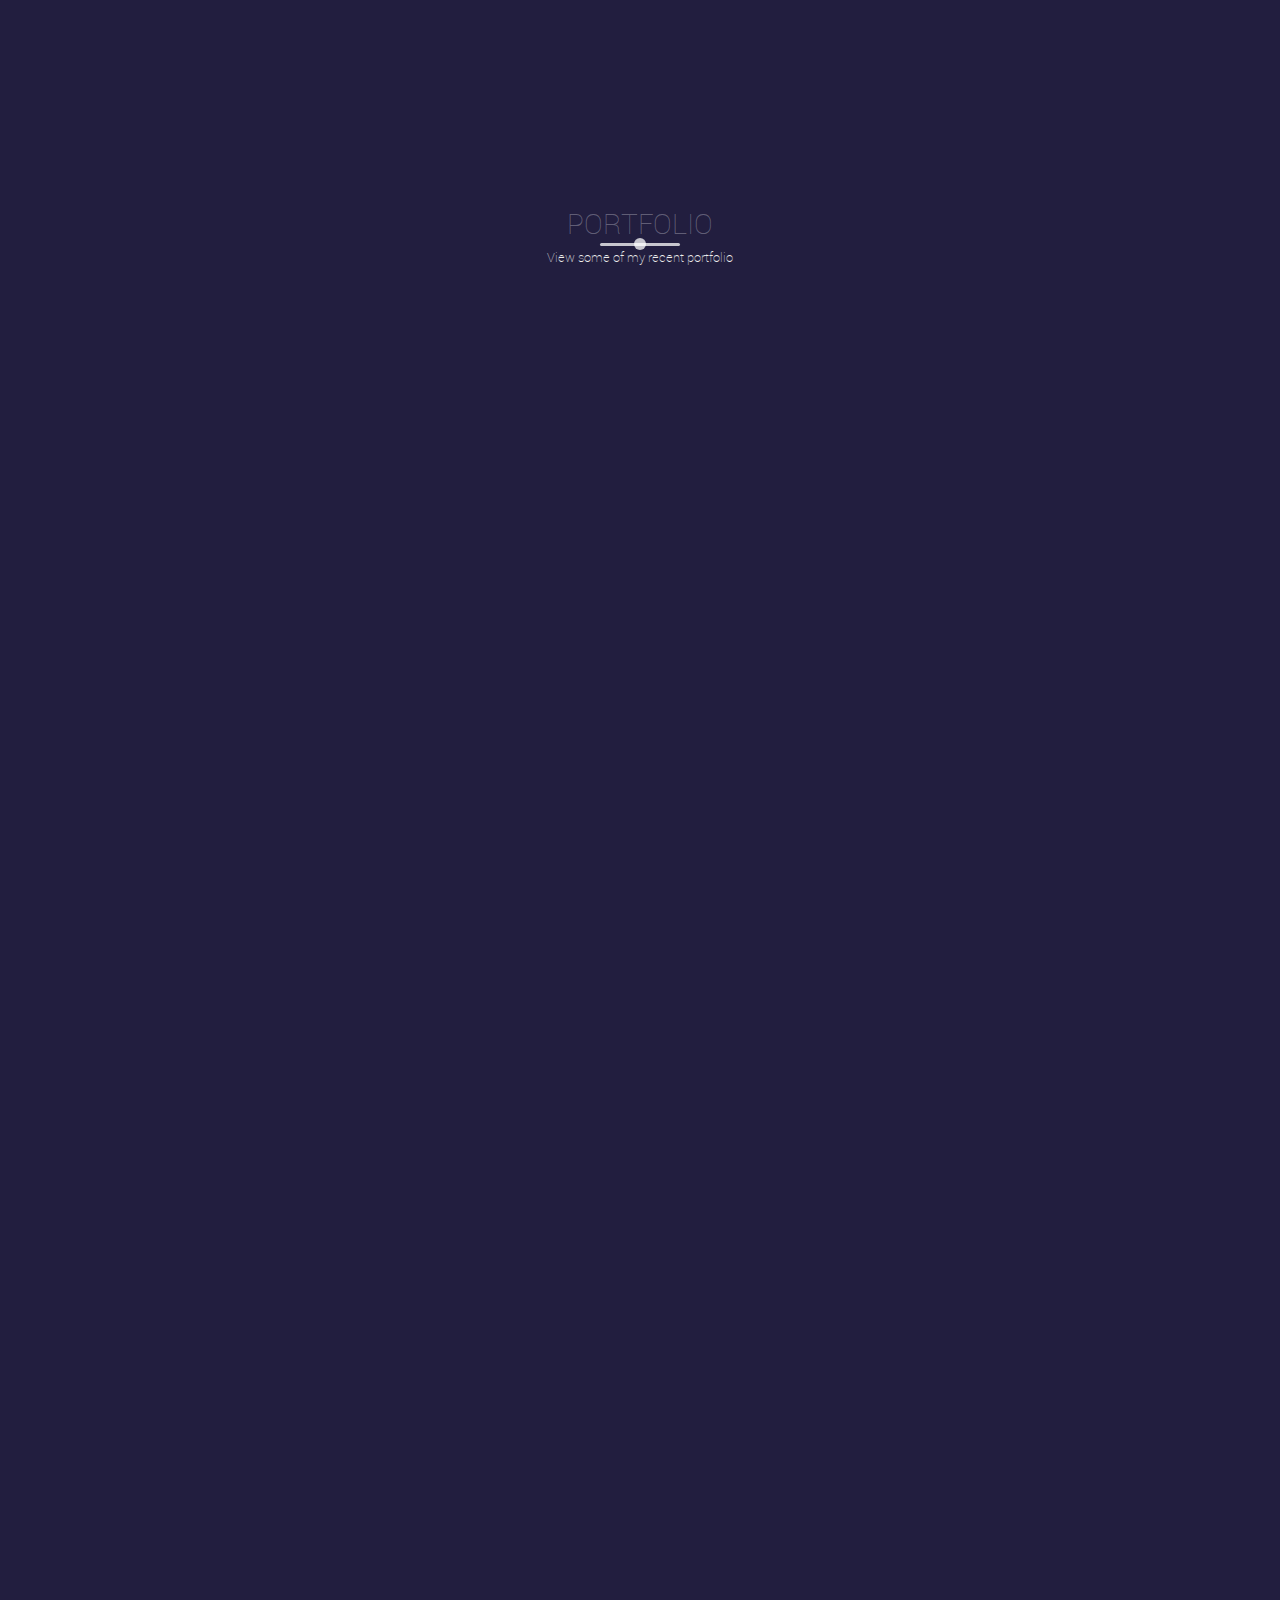
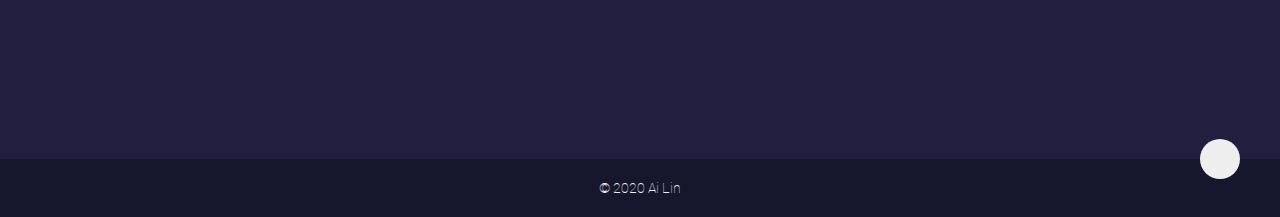
==== commit 72266e66: "1.影片位置改首頁 2.新增手遊你逆" ====
--- a/index.html
+++ b/index.html
@@ -133,11 +133,11 @@
         <div class="container">
             <div class="section-heading">
                 <h1>Portfolio</h1>
-                <h6>View some of my recent work</h6>
-            </div>
-            <div class="portfolio-item">
-                <div class="portfolio-img has-margin-right" data-aos="fade-right" data-aos-delay="150">
-                    <img src="images/Lux/Lux.jpg" alt="">
+                <h6>View some of my recent portfolio</h6>
+            </div>
+            <div class="portfolio-item">
+                <div class="portfolio-img video-container has-margin-right" data-aos="fade-right" data-aos-delay="150">
+                    <iframe width="480" height="270" src="https://www.youtube.com/embed/ftFU8P3f4BI" frameborder="0" allow="accelerometer; autoplay; encrypted-media; gyroscope; picture-in-picture" allowfullscreen></iframe>
                 </div>
                 <div class="portfolio-description" data-aos="fade-left" data-aos-delay="300">
                     <h6>PC遊戲</h6>
@@ -148,7 +148,7 @@
                         </a>
                     </h1>
                     <p>
-                        　　我擔任主程式，負責工作：腳本架構、連線同步、大廳與選角、角色與技能、佔領系統、潛光系統、專案整合。
+                        　　我擔任主程式，負責工作：腳本架構、連線同步、大廳與選角、角色與技能、佔領系統、潛光系統、隊伍結算、專案整合。
                     </p>
                     <a href="lux.html" class="cta">View Details</a>
                 </div>
@@ -167,13 +167,13 @@
                     </p>
                     <a href="molly.html" class="cta">View Details</a>
                 </div>
-                <div class="portfolio-img" data-aos="fade-left" data-aos-delay="300">
-                    <img src="images/Molly/StartAll.png" alt="">
-                </div>
-            </div>
-            <div class="portfolio-item">
-                <div class="portfolio-img has-margin-right" data-aos="fade-right" data-aos-delay="150">
-                    <img src="images/StayHome/title.png" alt="">
+                <div class="portfolio-img video-container" data-aos="fade-left" data-aos-delay="300">
+                    <iframe width="480" height="270" src="https://www.youtube.com/embed/jxrK6Kl9DUw" frameborder="0" allow="accelerometer; autoplay; encrypted-media; gyroscope; picture-in-picture" allowfullscreen></iframe>
+                </div>
+            </div>
+            <div class="portfolio-item">
+                <div class="portfolio-img video-container has-margin-right" data-aos="fade-right" data-aos-delay="150">
+                    <iframe width="480" height="270" src="https://www.youtube.com/embed/n26zjlR8DjU" frameborder="0" allow="accelerometer; autoplay; encrypted-media; gyroscope; picture-in-picture" allowfullscreen></iframe>
                 </div>
                 <div class="portfolio-description" data-aos="fade-left" data-aos-delay="300">
                     <h6>PC遊戲</h6>
@@ -199,12 +199,12 @@
                         </a>
                     </h1>
                     <p>
-                        　　我擔任主程式，負責工作：基本操作(動畫狀態機)、攝影機、生命值與死亡、連擊與分數並記錄最佳值、結算、上架Google app。
-                    </p>
-                    <a href="#" class="cta">View Details</a>
-                </div>
-                <div class="portfolio-img" data-aos="fade-left" data-aos-delay="300">
-                    <img src="images/Nini/nini.png" alt="">
+                        　　我擔任主程式，負責工作：基本操作(動畫狀態機)、攝影機、生命值與死亡、連擊與分數並記錄最佳值、結算、上架Google Play。
+                    </p>
+                    <a href="nini.html" class="cta">View Details</a>
+                </div>
+                <div class="portfolio-img video-container" data-aos="fade-left" data-aos-delay="300">
+                    <iframe width="480" height="270" src="https://www.youtube.com/embed/rxfruDAoJgo" frameborder="0" allow="accelerometer; autoplay; encrypted-media; gyroscope; picture-in-picture" allowfullscreen></iframe>
                 </div>
             </div>
         </div>
--- a/main.css
+++ b/main.css
@@ -30,7 +30,8 @@
 body{
     width: 100%;
     height: 100%;
-    background: url("images/sitebg.jpg") no-repeat center fixed;
+    /* background: url("images/sitebg.png") no-repeat center fixed; */
+    background-color: #221e3f;
     background-size: cover;
     overflow-y: scroll;
     overflow-x: hidden;
@@ -515,11 +516,8 @@
 /*End animations*/
 
 /*Start media queries*/
-@media screen and (max-width: 768px){
-    body{
-        background: url("images/sitebg2.jpg") no-repeat center fixed;
-        background-size: cover;
-    }
+/* 768px */
+@media screen and (max-width: 900px){
     .landing-text h1{
         font-size: 15rem;
         line-height: 100px;
@@ -568,7 +566,12 @@
         left: -5.9rem;
     } */
 }
-@media screen and (max-width: 600px){
+/* 600px */
+@media screen and (max-width: 768px){
+    body{
+        /* background: url("images/sitebg2.jpg") no-repeat center fixed; */
+        background-size: cover;
+    }
     .menu-toggler{
         top: 2rem;
         right: 2rem;
@@ -611,6 +614,21 @@
     .up{
         right: 2rem;
     }
+    .video-container {
+        position: relative;
+        padding-bottom: 56.25%;
+        padding-top: 30px;
+        height: 0;
+        overflow: hidden;
+    }
+    
+    .video-container iframe, .video-container object, .video-container embed{
+        position: absolute;
+        top:0;
+        left: 0;
+        width: 100%;
+        height: 100%;
+    }
 }
 @media screen and (max-width: 1000px){
     .nav-list{
@@ -624,6 +642,10 @@
     }
     .about-details li{
         margin: 0 2rem;
+    }
+    iframe{
+        width: 400px;
+        height: 225px;
     }
 }
 /*End media queries*/
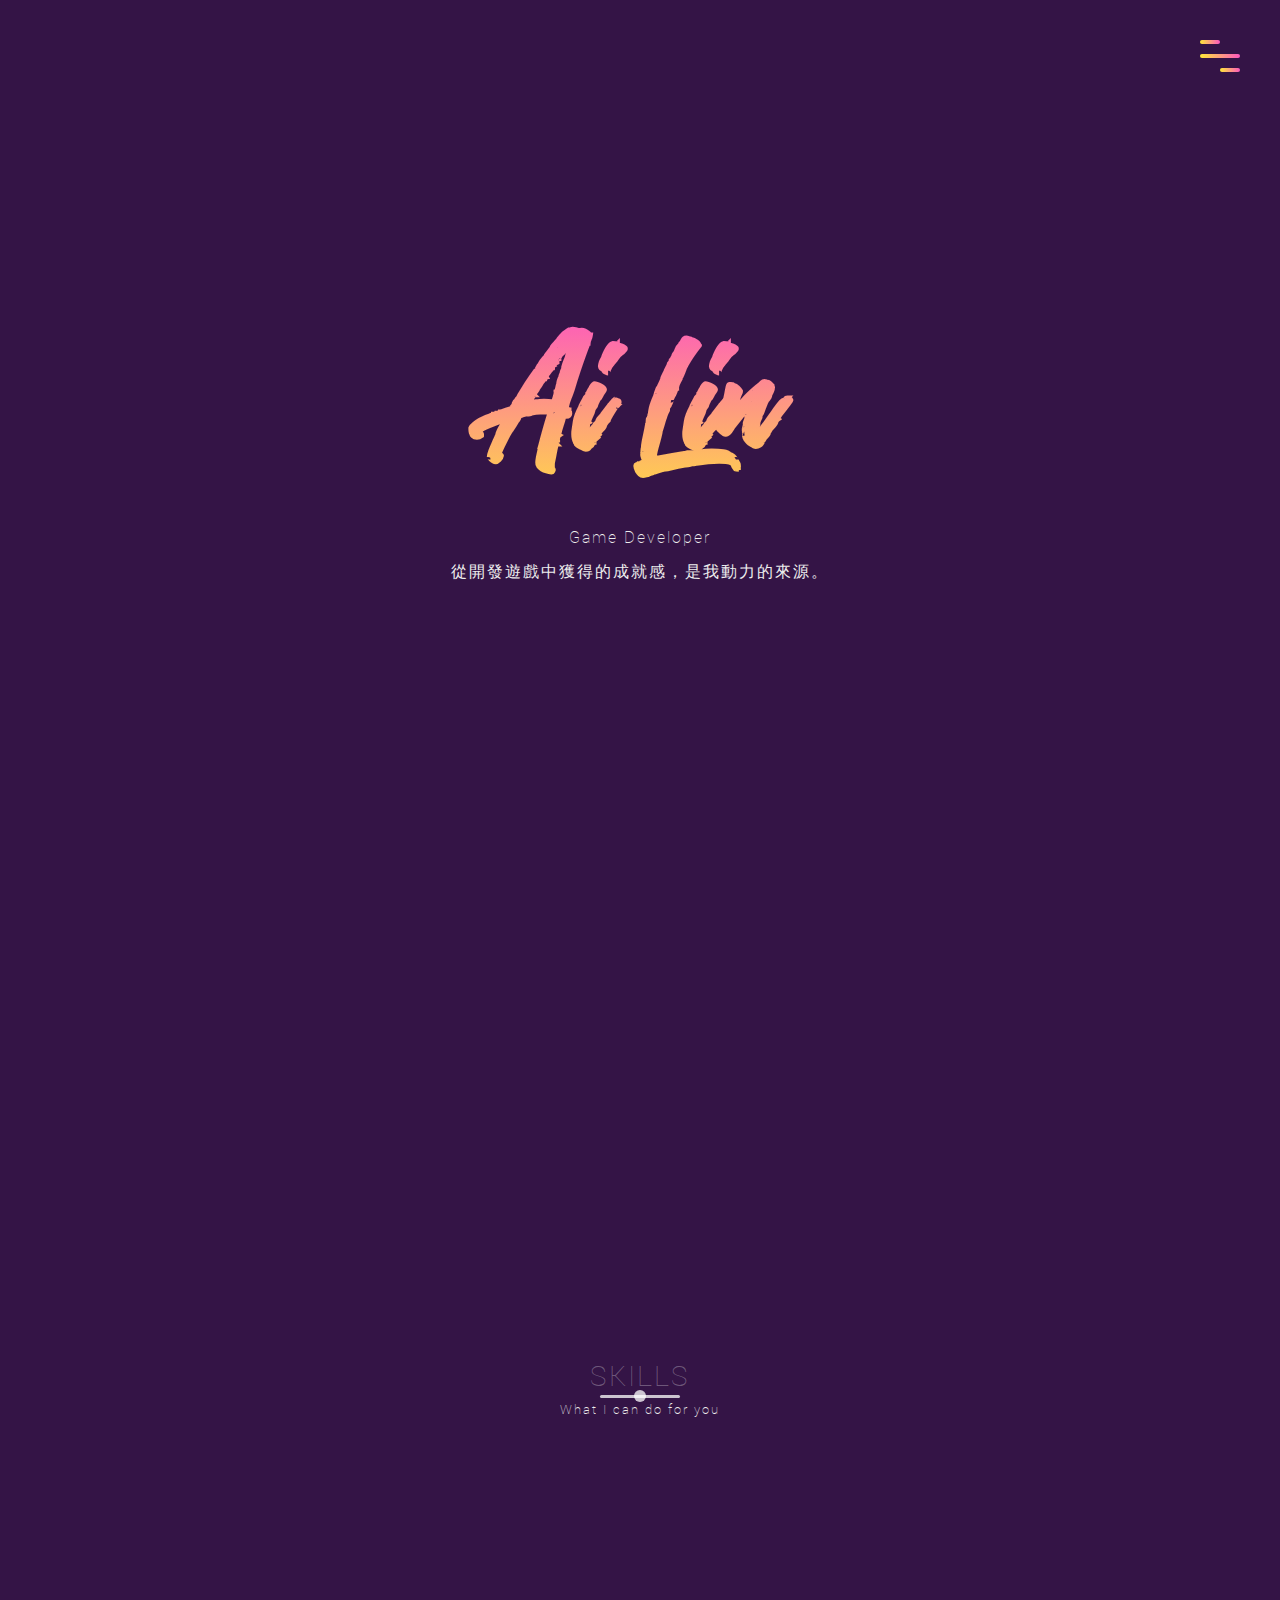
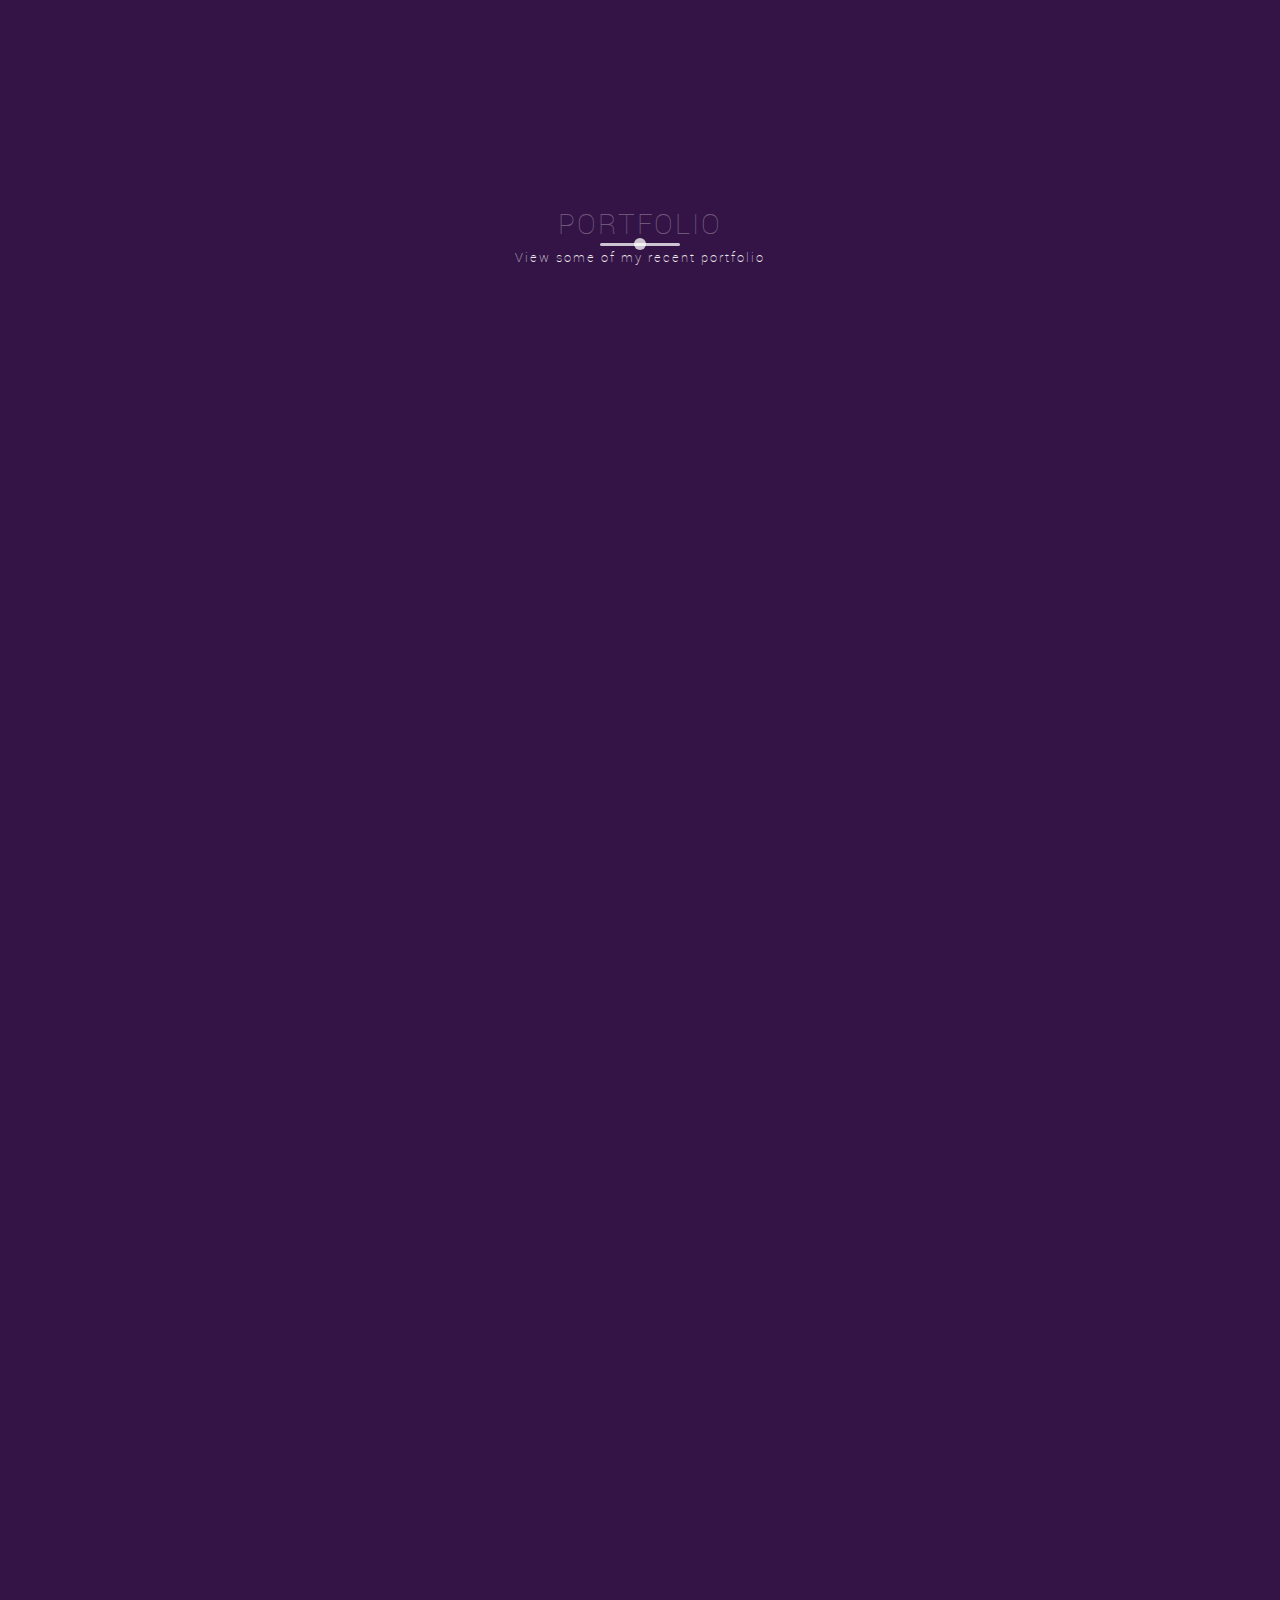
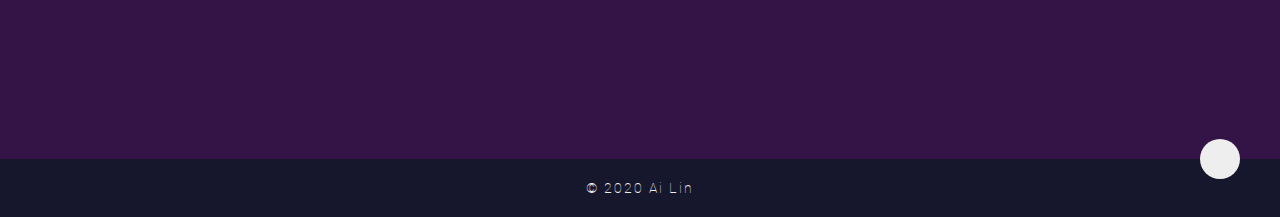
==== commit 6a1c9ded: "1.更改主頁底色 2.大螢幕,字體與yt變大 3.更新縮圖比例" ====
--- a/index.html
+++ b/index.html
@@ -5,7 +5,7 @@
     <meta name="viewport" content="width=device-width, initial-scale=1">
     <meta property="og:image:width" content="1200">
     <meta property="og:image:height" content="630">
-    <meta property="og:image" content="https://raw.githubusercontent.com/ams90102/MyPortfolio/master/images/icon.png">
+    <meta property="og:image" content="https://raw.githubusercontent.com/ams90102/MyPortfolio/master/images/ailin.png">
     <title>AiLin Portfolio</title>
     <link rel="icon" type="image/png" href="images/icon.png" />
     <link rel="stylesheet" href="https://unpkg.com/aos@next/dist/aos.css" />
@@ -67,7 +67,7 @@
                 <p>
                     　　我是林愛，就讀世新大學數位多媒體學系遊戲組。在開發遊戲過程中，除了研讀程式C#以及Unity外，
                     我還修過有關企劃、美術、特效、手遊製作、桌遊製作等課程。其中大部分的課堂作業，都是以團隊為主，
-                    對於溝通與協調方面能力的培養有著許多的助益，也使我學習到管控時間的能力，和提高效率與專注力，讓我更有責任心。
+                    這對於我的溝通協調、時間控管與提高效率和專注力都有很大的助益，也使我更有責任心。
                 </p>
                 <div class="social-media">
                     <ul class="nav-list">
@@ -123,7 +123,7 @@
                     </div>
                     <h1>Sourcetree</h1>
                     <p>
-                        結合github與gitlab版本控管應用
+                        結合github與gitlab版本控管
                     </p>
                 </div>
             </div>
--- a/main.css
+++ b/main.css
@@ -26,12 +26,14 @@
     font-family: '微軟正黑體','Roboto', sans-serif;
     color: #eee;
     line-height: 26px;
+    letter-spacing: 2px;
 }
 body{
     width: 100%;
     height: 100%;
     /* background: url("images/sitebg.png") no-repeat center fixed; */
-    background-color: #221e3f;
+    /* background-color: #221e3f; */
+    background-color: #2e0d41f8;
     background-size: cover;
     overflow-y: scroll;
     overflow-x: hidden;
@@ -520,7 +522,7 @@
 @media screen and (max-width: 900px){
     .landing-text h1{
         font-size: 15rem;
-        line-height: 100px;
+        line-height: 150px;
     }
     .landing-text h6{
         font-size: 1.7rem;
@@ -648,6 +650,29 @@
         height: 225px;
     }
 }
+@media screen and (min-width: 1400px){
+    html{
+        font-size: 9px;
+        line-height: 27px;
+        letter-spacing: 3px;
+    }
+    iframe{
+        width: 560px;
+        height: 315px;
+    }
+}
+@media screen and (min-width: 1600px){
+    html{
+        font-size: 10px;
+        line-height: 28px;
+        letter-spacing: 4px;
+    }
+    iframe{
+        width: 640px;
+        height: 360px;
+    }
+}
+
 /*End media queries*/
 
 .btn{
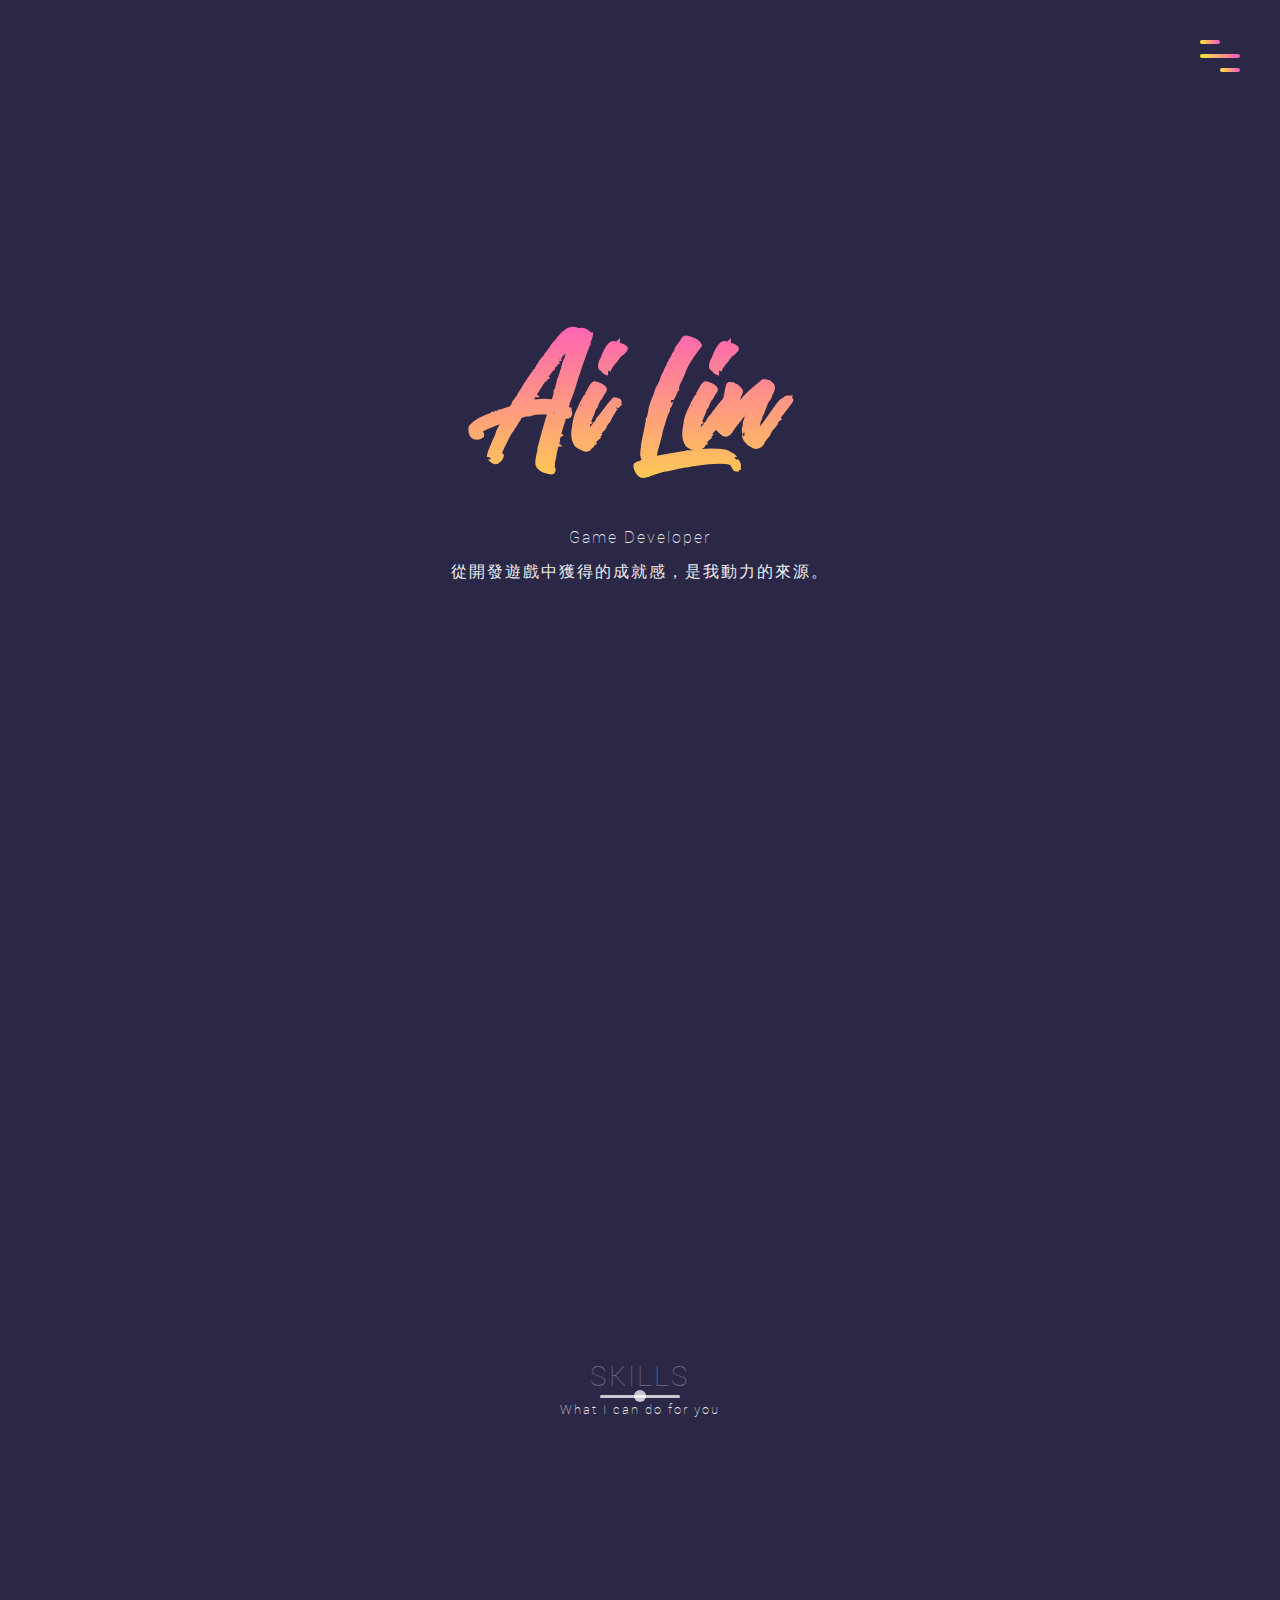
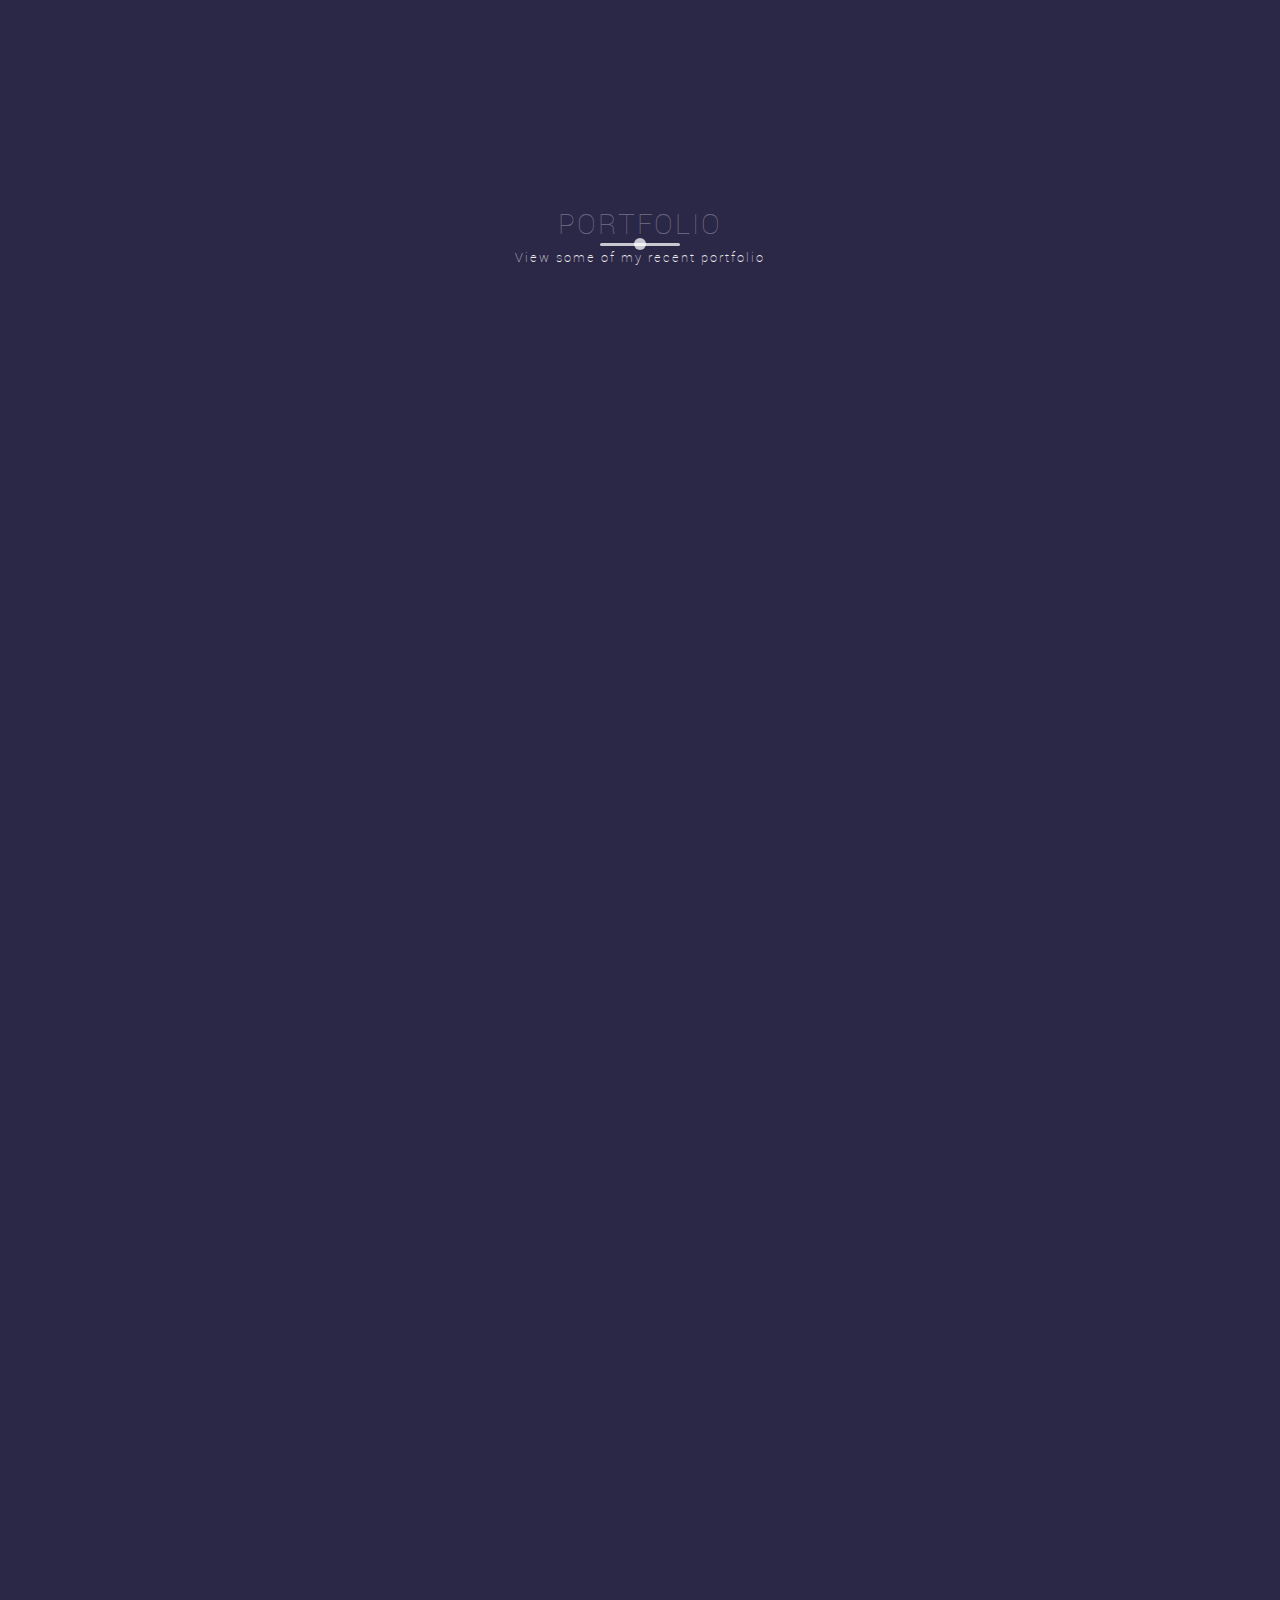
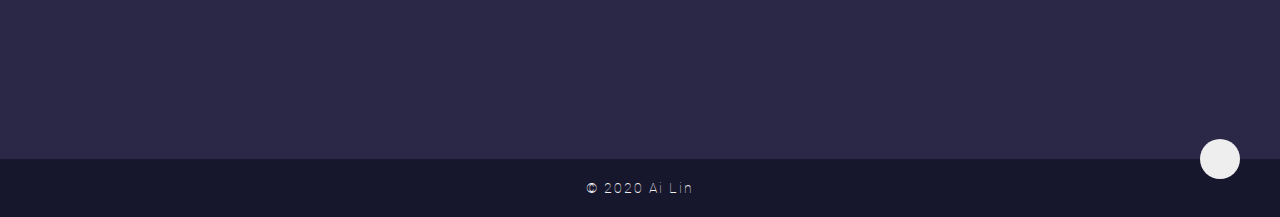
==== commit adb8a44f: "字大小、底色" ====
--- a/index.html
+++ b/index.html
@@ -148,7 +148,7 @@
                         </a>
                     </h1>
                     <p>
-                        　　我擔任主程式，負責工作：腳本架構、連線同步、大廳與選角、角色與技能、佔領系統、潛光系統、隊伍結算、專案整合。
+                        　　擔任主程式：腳本架構、連線同步、大廳與選角、角色與技能、佔領系統、潛光系統、隊伍結算、專案整合。
                     </p>
                     <a href="lux.html" class="cta">View Details</a>
                 </div>
@@ -163,7 +163,7 @@
                         </a>
                     </h1>
                     <p>
-                        　　我擔任主程式，負責工作：角色基本操作、攻擊模式、小怪與Boss AI、角色與技能、補品系統、UI動態、對話提示、播放劇情動畫、專案整合。
+                        　　擔任主程式：角色基本操作、攻擊模式、小怪與Boss AI、角色與技能、補品系統、UI動態、對話提示、播放劇情動畫、專案整合。
                     </p>
                     <a href="molly.html" class="cta">View Details</a>
                 </div>
@@ -184,7 +184,7 @@
                         </a>
                     </h1>
                     <p>
-                        　　我擔任主程式，負責工作：點擊物件互動、背包道具系統、結局分支與回顧、主畫面Logo設計、介面設計、專案整合。
+                        　　擔任主程式：點擊物件互動、背包道具系統、結局分支與回顧、主畫面Logo設計、介面設計、專案整合。
                     </p>
                     <a href="stayhome.html" class="cta">View Details</a>
                 </div>
@@ -199,7 +199,7 @@
                         </a>
                     </h1>
                     <p>
-                        　　我擔任主程式，負責工作：基本操作(動畫狀態機)、攝影機、生命值與死亡、連擊與分數並記錄最佳值、結算、上架Google Play。
+                        　　擔任主程式：基本操作(動畫狀態機)、攝影機、生命值與死亡、連擊與分數並記錄最佳值、結算、上架Google Play。
                     </p>
                     <a href="nini.html" class="cta">View Details</a>
                 </div>
--- a/main.css
+++ b/main.css
@@ -32,8 +32,8 @@
     width: 100%;
     height: 100%;
     /* background: url("images/sitebg.png") no-repeat center fixed; */
-    /* background-color: #221e3f; */
-    background-color: #2e0d41f8;
+    background-color: #221e3ff5;
+    /* background-color: #2e0d41ee; */
     background-size: cover;
     overflow-y: scroll;
     overflow-x: hidden;
@@ -652,7 +652,7 @@
 }
 @media screen and (min-width: 1400px){
     html{
-        font-size: 9px;
+        font-size: 8.4px;
         line-height: 27px;
         letter-spacing: 3px;
     }
@@ -663,7 +663,7 @@
 }
 @media screen and (min-width: 1600px){
     html{
-        font-size: 10px;
+        font-size: 9.2px;
         line-height: 28px;
         letter-spacing: 4px;
     }
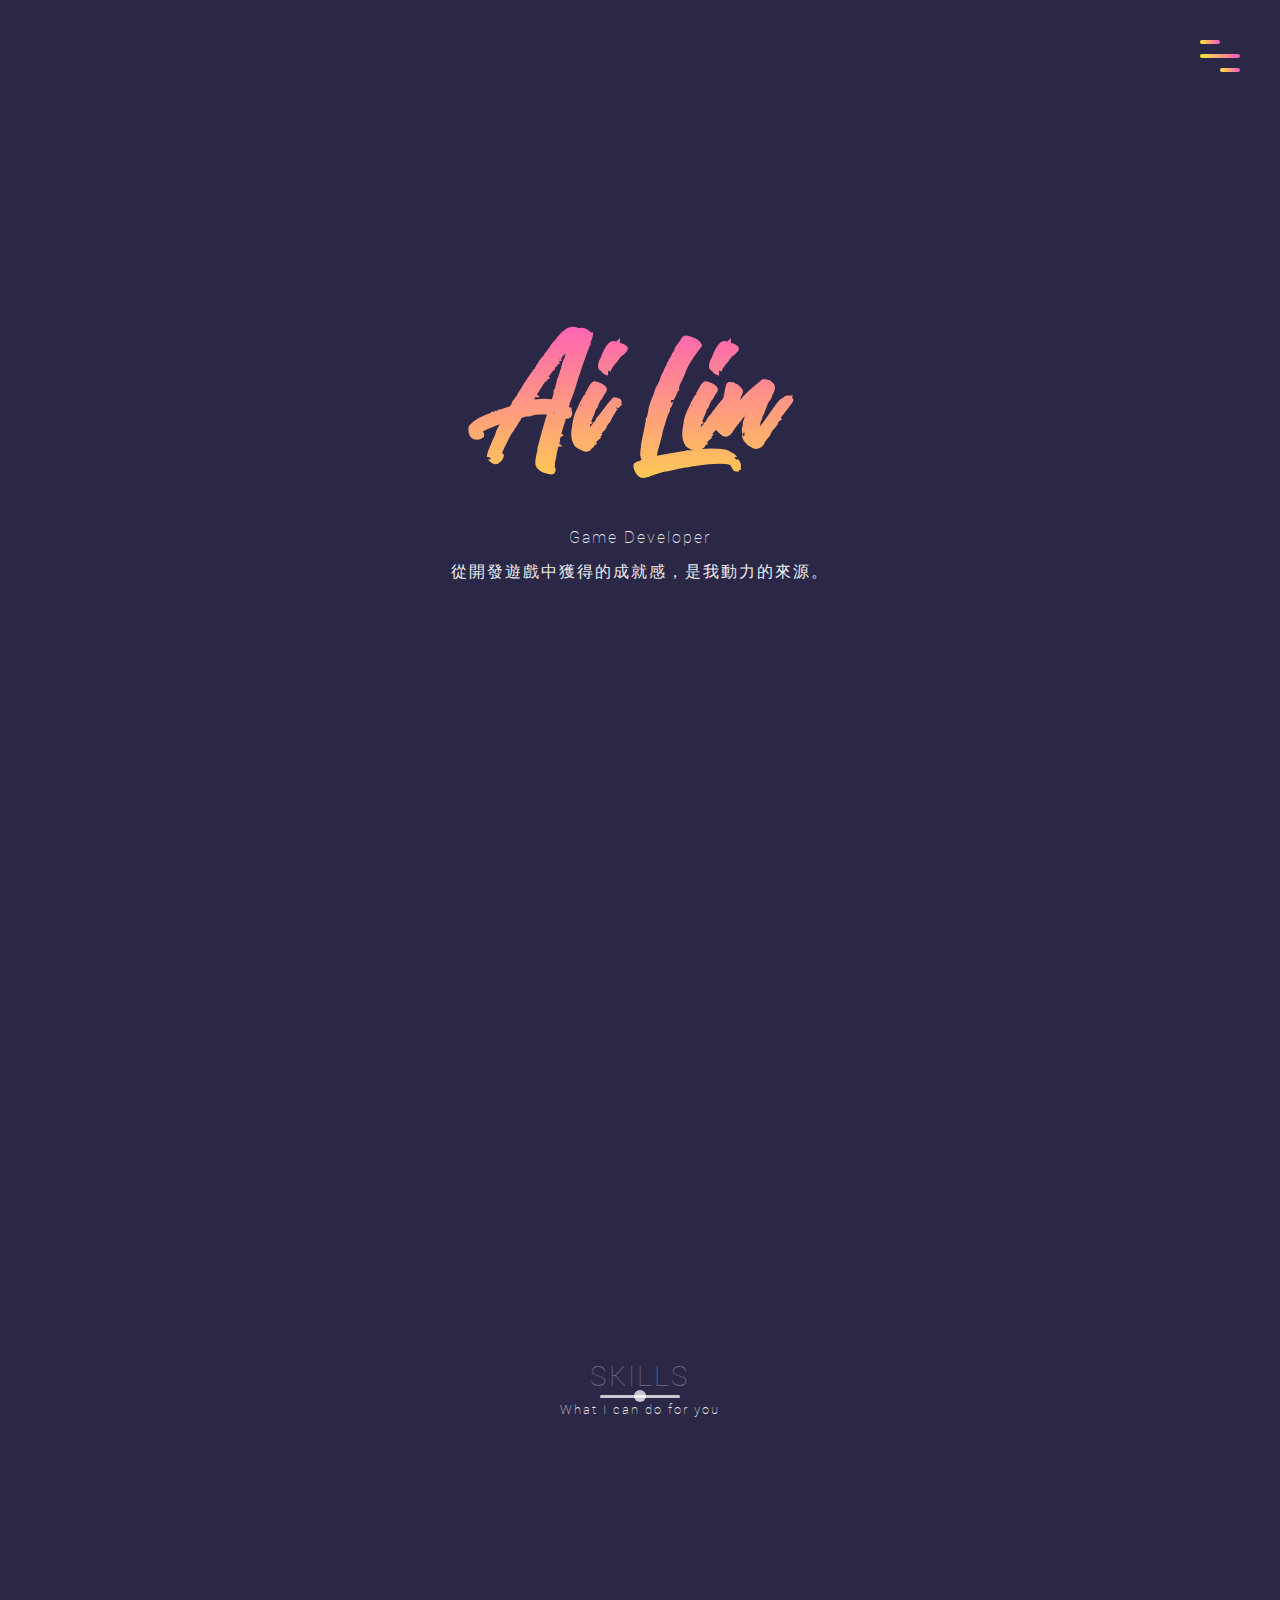
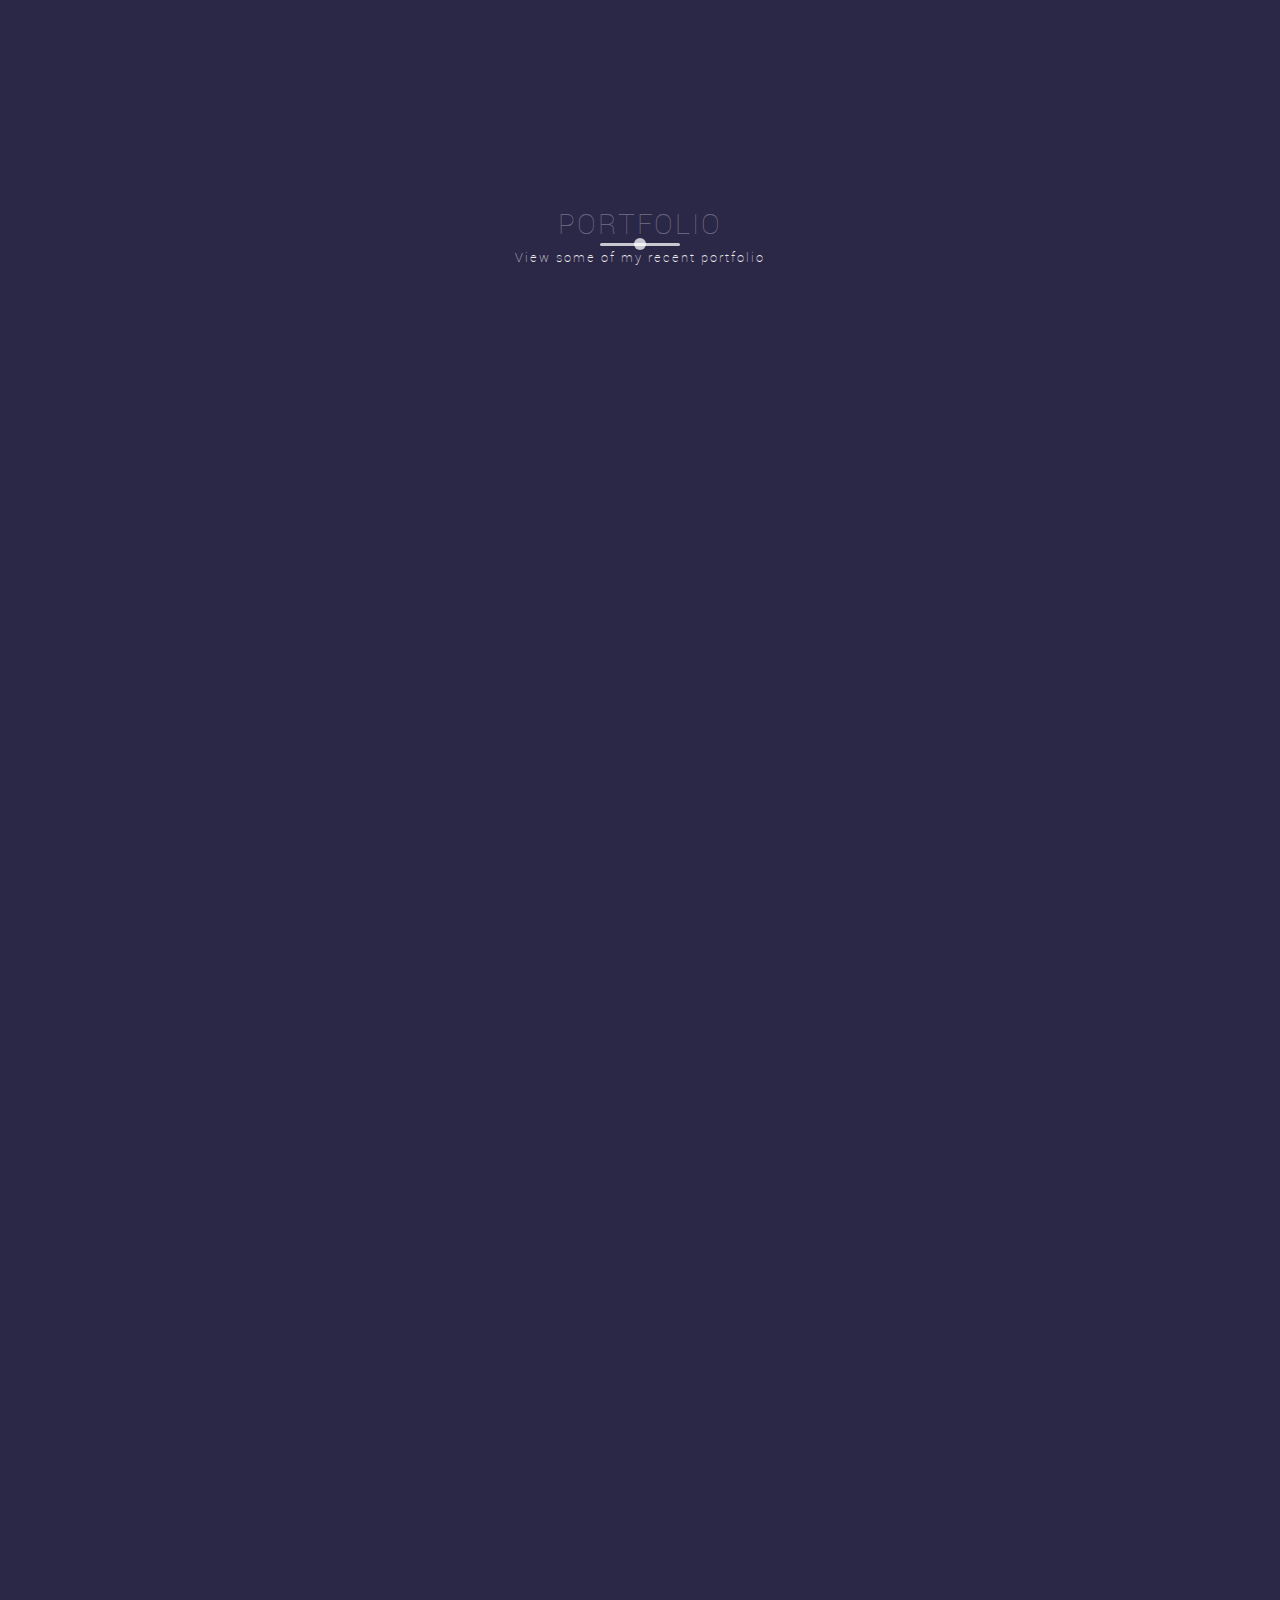
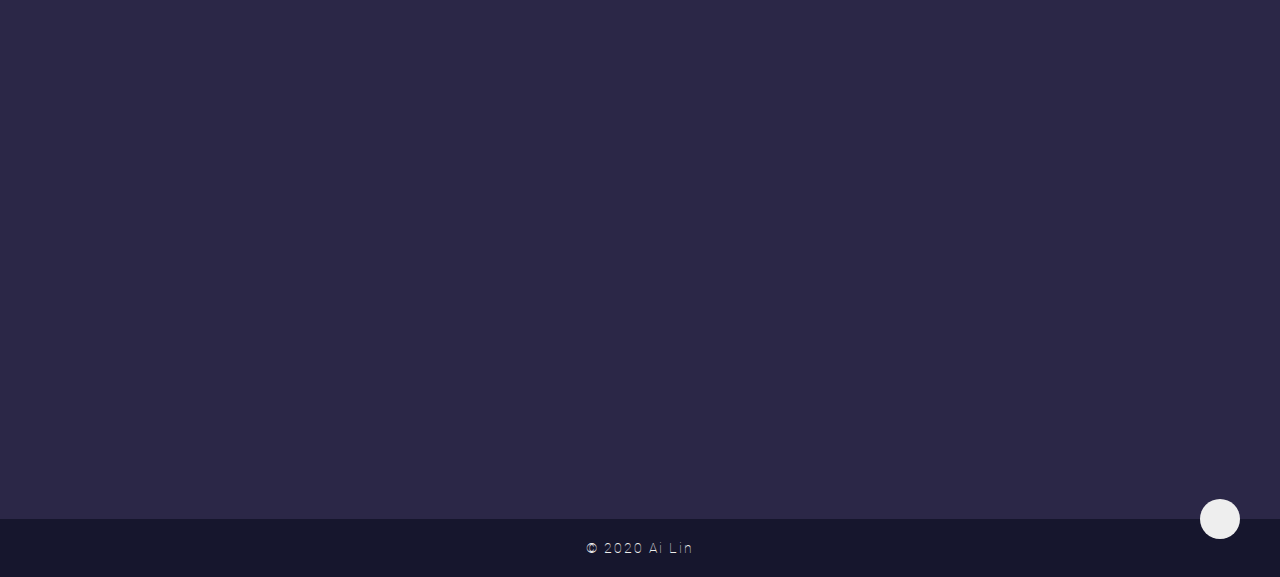
==== commit 3a744eac: "新增作品:1960" ====
--- a/index.html
+++ b/index.html
@@ -65,17 +65,15 @@
                     <h6>Myself</h6>
                 </div>
                 <p>
-                    　　我是林愛，就讀世新大學數位多媒體學系遊戲組。在開發遊戲過程中，除了研讀程式C#以及Unity外，
-                    我還修過有關企劃、美術、特效、手遊製作、桌遊製作等課程。其中大部分的課堂作業，都是以團隊為主，
-                    這對於我的溝通協調、時間控管與提高效率和專注力都有很大的助益，也使我更有責任心。
+                    　　我是林愛，畢業於世新大學數位多媒體學系遊戲組。在大學學習開發遊戲的過程中，除了修讀程式C#及Unity外，也修習過有關企劃、美術、特效、手遊製作、桌遊製作等課程，這些課程都讓我感到非常有趣和實用。大部分的課堂作業都是以團隊為主，這對於我的溝通協調、時間控管與提高效率和專注力都有很大的助益，也使我更有責任心。
                 </p>
                 <div class="social-media">
                     <ul class="nav-list">
-                        <li>
-                            <a href="https://www.facebook.com/profile.php?id=100000164154565" class="icon-link">
+                        <!-- <li>
+                            <a href="" class="icon-link">
                                 <i class="fab fa-facebook-square"></i>
                             </a>
-                        </li>
+                        </li> -->
                         <li>
                             <a href="https://github.com/ams90102" class="icon-link">
                                 <i class="fab fa-github-square"></i>
@@ -153,6 +151,7 @@
                     <a href="lux.html" class="cta">View Details</a>
                 </div>
             </div>
+
             <div class="portfolio-item">
                 <div class="portfolio-description has-margin-right" data-aos="fade-right" data-aos-delay="150">
                     <h6>PC遊戲</h6>
@@ -171,11 +170,28 @@
                     <iframe width="480" height="270" src="https://www.youtube.com/embed/jxrK6Kl9DUw" frameborder="0" allow="accelerometer; autoplay; encrypted-media; gyroscope; picture-in-picture" allowfullscreen></iframe>
                 </div>
             </div>
+
             <div class="portfolio-item">
                 <div class="portfolio-img video-container has-margin-right" data-aos="fade-right" data-aos-delay="150">
-                    <iframe width="480" height="270" src="https://www.youtube.com/embed/n26zjlR8DjU" frameborder="0" allow="accelerometer; autoplay; encrypted-media; gyroscope; picture-in-picture" allowfullscreen></iframe>
+                    <iframe width="480" height="270" src="https://www.youtube.com/embed/mbMXUuV_Lro" frameborder="0" allow="accelerometer; autoplay; encrypted-media; gyroscope; picture-in-picture" allowfullscreen></iframe>
                 </div>
                 <div class="portfolio-description" data-aos="fade-left" data-aos-delay="300">
+                    <h6>PC遊戲</h6>
+                    <h1>
+                        1960
+                        <a href="https://drive.google.com/file/d/15ehgPa3JtS5qmBnV1l7GOp-GouTtR16p/view?usp=sharing">
+                            <button class="btn download">Download</button>
+                        </a>
+                    </h1>
+                    <p>
+                        　　擔任主程式：角色與攻擊模式、小怪與Boss AI、五行弱點系統、開鎖解謎、背包系統、補品系統、對話系統、播放劇情動畫、專案整合。
+                    </p>
+                    <a href="1960.html" class="cta">View Details</a>
+                </div>
+            </div>
+            
+            <div class="portfolio-item">
+                <div class="portfolio-description has-margin-right" data-aos="fade-right" data-aos-delay="300">
                     <h6>PC遊戲</h6>
                     <h1>
                         宅!Stay Home
@@ -188,9 +204,16 @@
                     </p>
                     <a href="stayhome.html" class="cta">View Details</a>
                 </div>
-            </div>
-            <div class="portfolio-item">
-                <div class="portfolio-description has-margin-right" data-aos="fade-right" data-aos-delay="150">
+                <div class="portfolio-img video-container" data-aos="fade-left" data-aos-delay="150">
+                    <iframe width="480" height="270" src="https://www.youtube.com/embed/n26zjlR8DjU" frameborder="0" allow="accelerometer; autoplay; encrypted-media; gyroscope; picture-in-picture" allowfullscreen></iframe>
+                </div>
+            </div>
+
+            <div class="portfolio-item">
+                <div class="portfolio-img video-container has-margin-right" data-aos="fade-right" data-aos-delay="300">
+                    <iframe width="480" height="270" src="https://www.youtube.com/embed/rxfruDAoJgo" frameborder="0" allow="accelerometer; autoplay; encrypted-media; gyroscope; picture-in-picture" allowfullscreen></iframe>
+                </div>
+                <div class="portfolio-description" data-aos="fade-left" data-aos-delay="150">
                     <h6>手機遊戲</h6>
                     <h1>
                         你逆
@@ -203,9 +226,7 @@
                     </p>
                     <a href="nini.html" class="cta">View Details</a>
                 </div>
-                <div class="portfolio-img video-container" data-aos="fade-left" data-aos-delay="300">
-                    <iframe width="480" height="270" src="https://www.youtube.com/embed/rxfruDAoJgo" frameborder="0" allow="accelerometer; autoplay; encrypted-media; gyroscope; picture-in-picture" allowfullscreen></iframe>
-                </div>
+                
             </div>
         </div>
     </section>
--- a/main.css
+++ b/main.css
@@ -289,9 +289,9 @@
     font-size: 4rem;
     transition: color 650ms;
 }
-.fa-facebook-square:hover{
+/* .fa-facebook-square:hover{
     color: #4267b2;
-}
+} */
 .fa-github-square:hover{
     color: #4852b9;
 }
